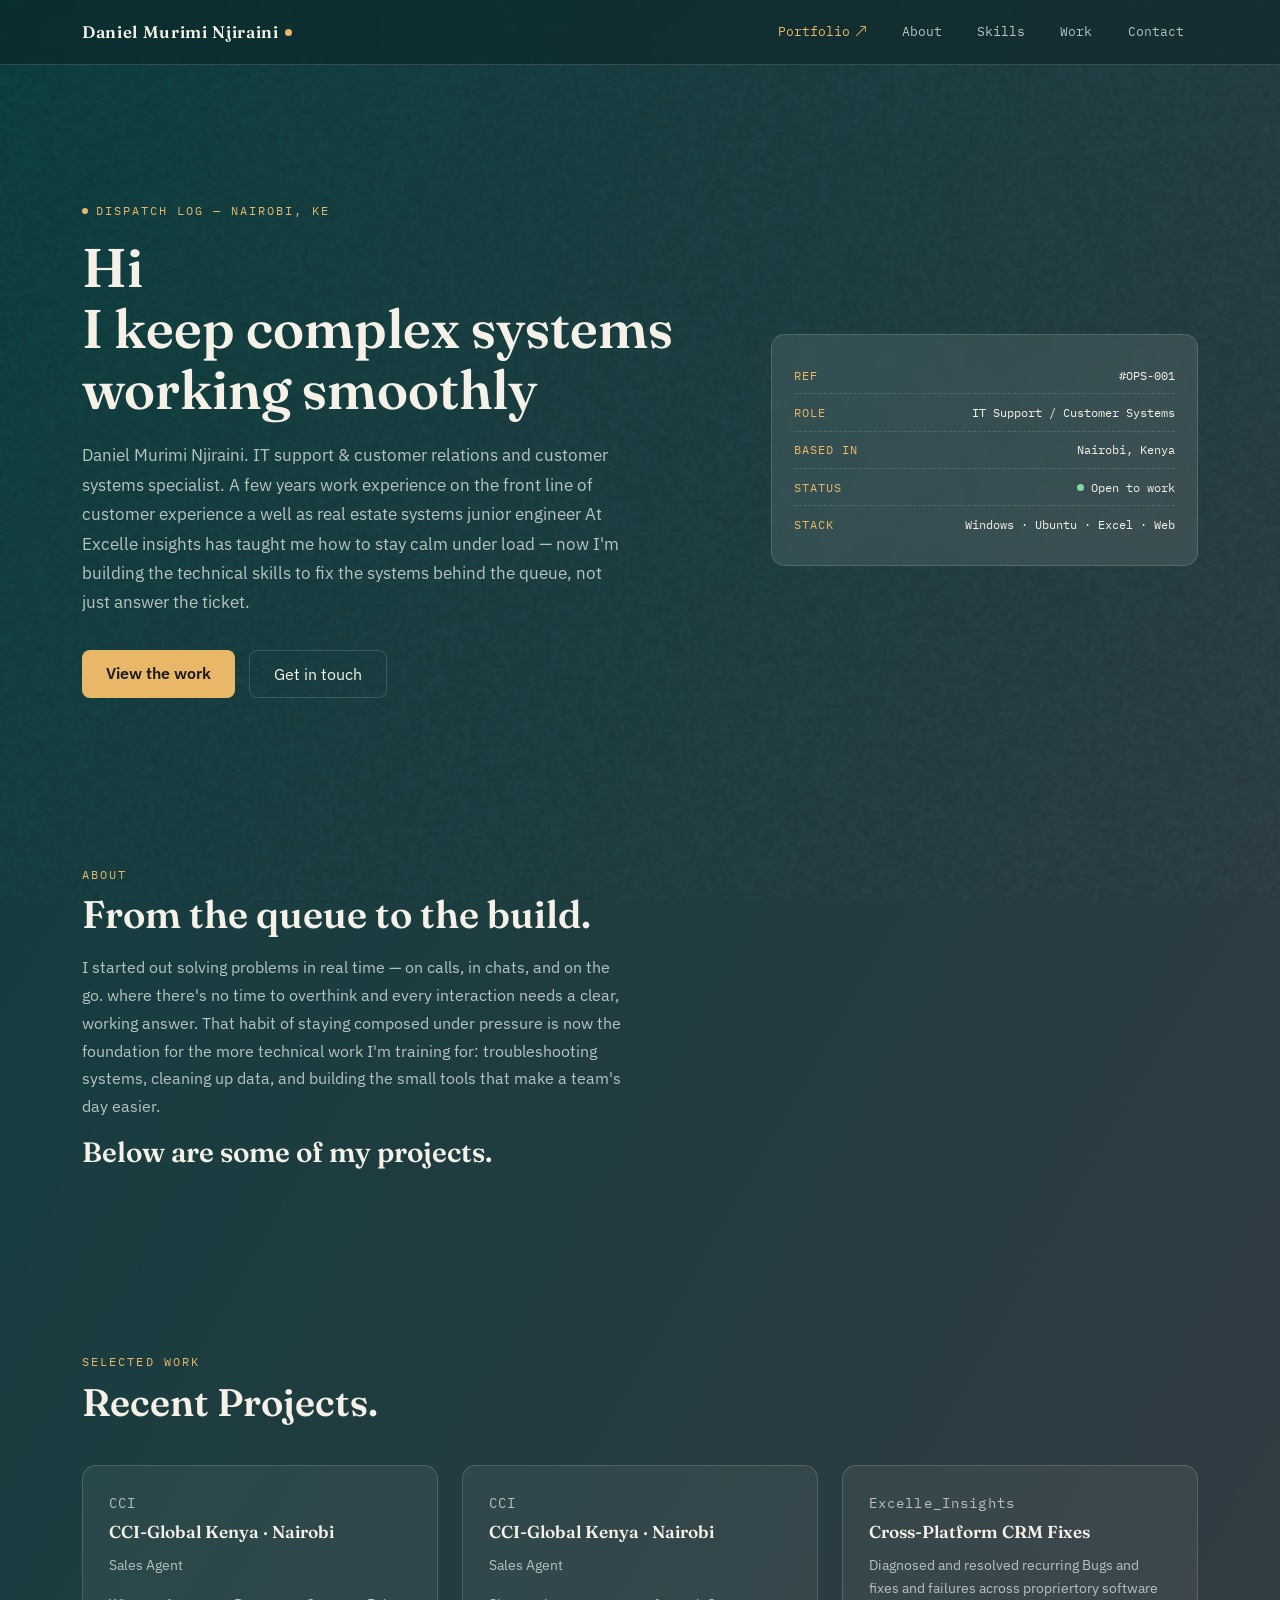
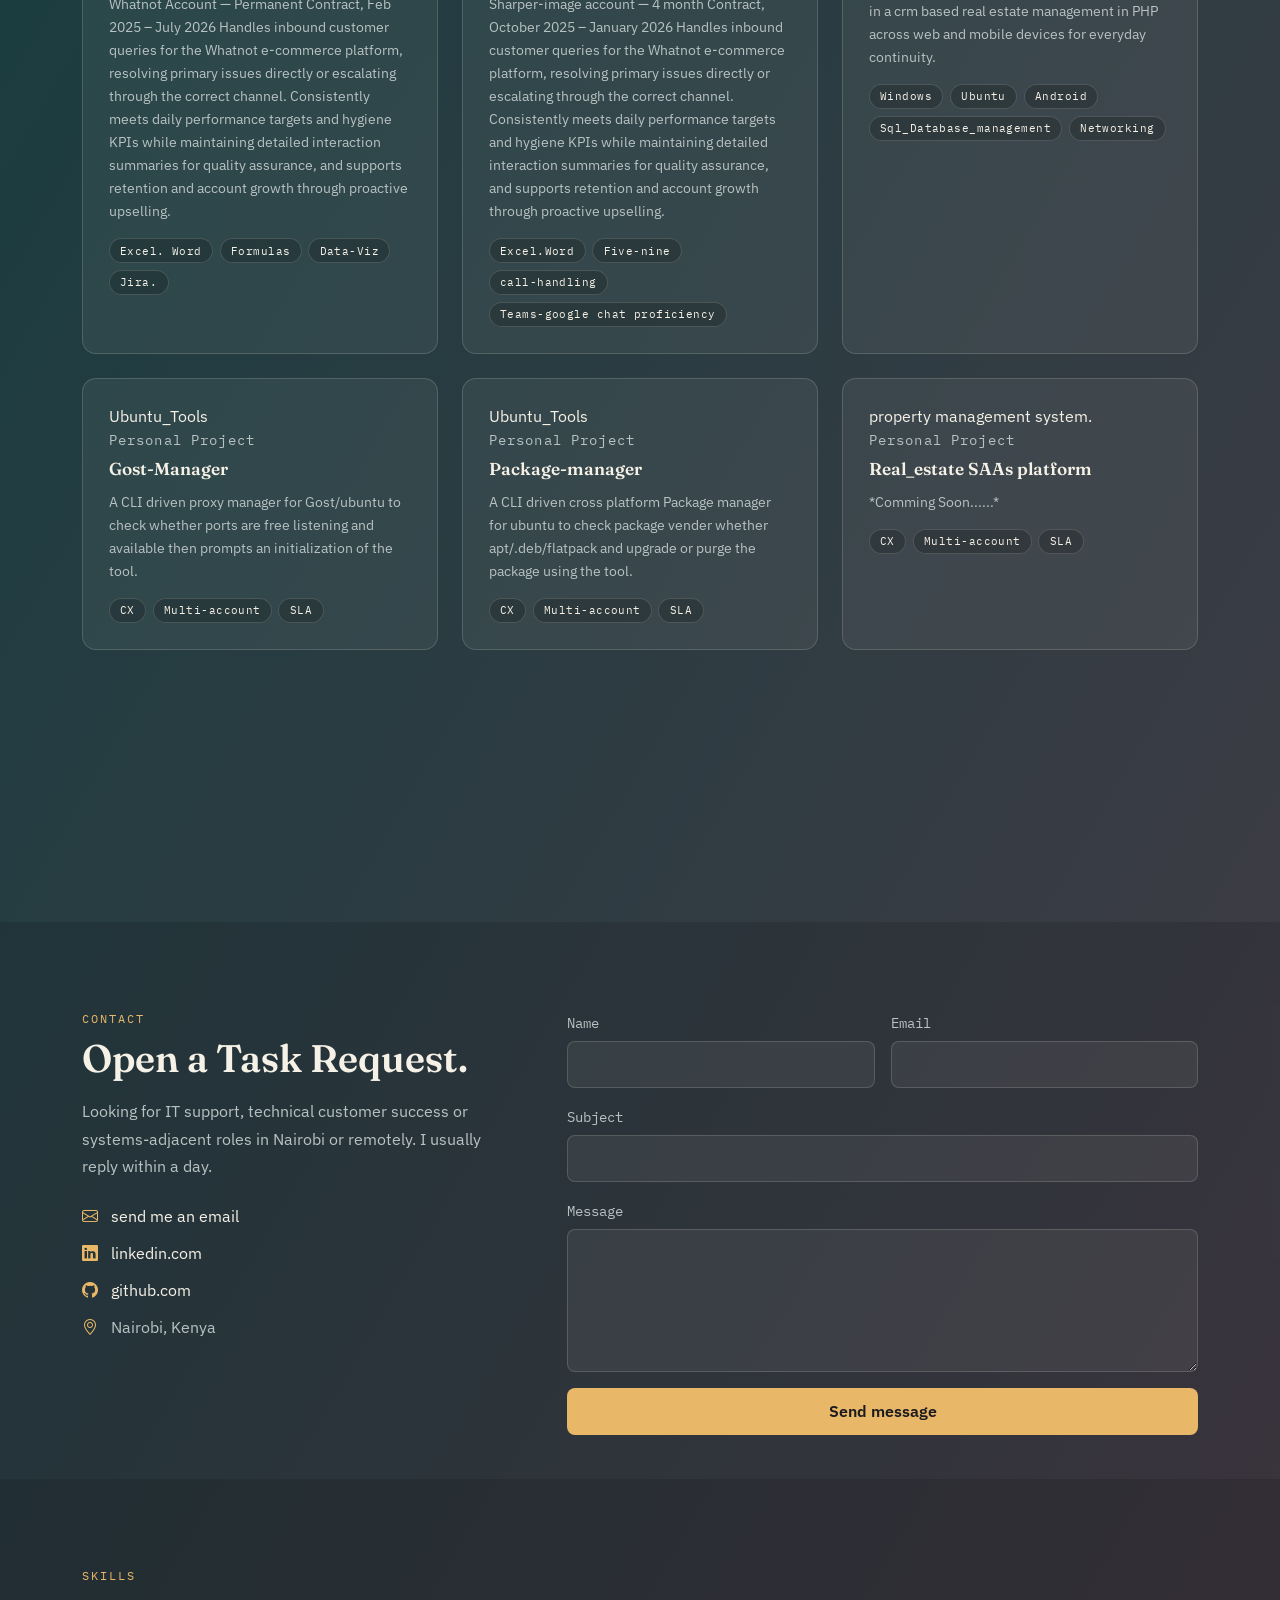
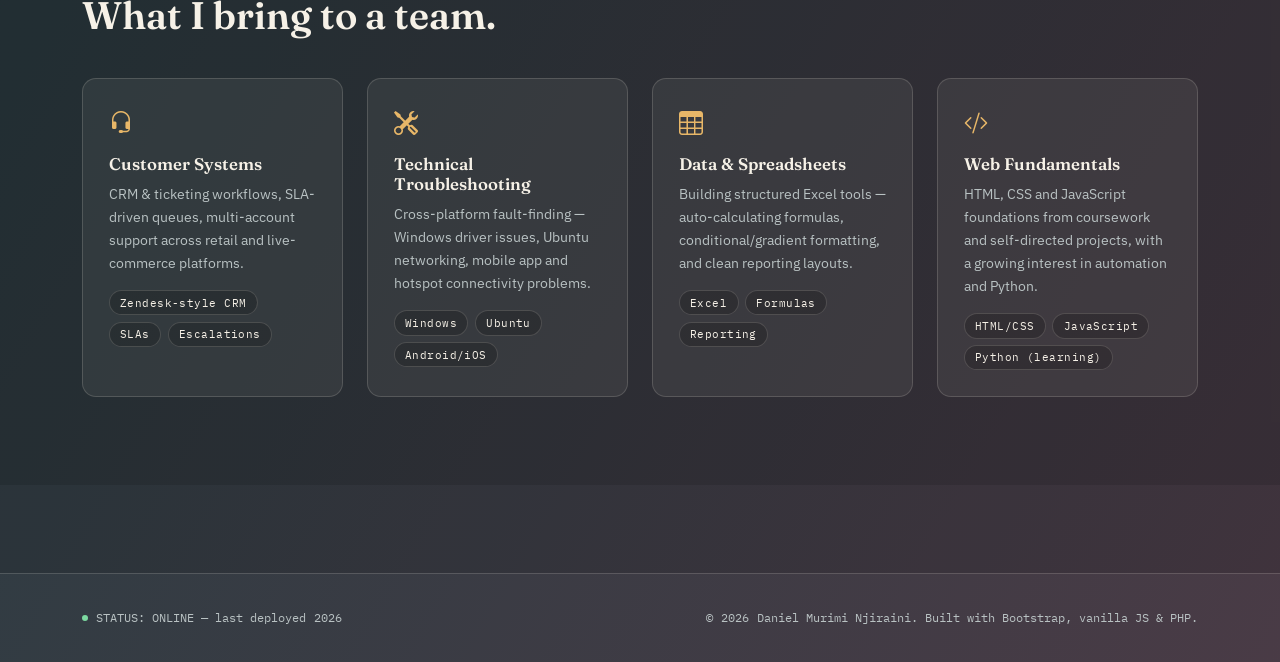
==== index.html @ 625b5629 "Update index.html" ====
<!DOCTYPE html>
<html lang="en">
<head>
<meta charset="UTF-8">
<meta name="viewport" content="width=device-width, initial-scale=1.0">
<title>DMN IT&amp;Systems Eng.</title>
<meta name="description" content="Portfolio of Daniel Murimi Njiraini — IT support, customer systems and technical troubleshooting, based in Nairobi, Kenya.">

<!-- Fonts -->
<link rel="preconnect" href="https://fonts.googleapis.com">
<link rel="preconnect" href="https://fonts.gstatic.com" crossorigin>
<link href="https://fonts.googleapis.com/css2?family=Fraunces:opsz,wght@9..144,400;9..144,500;9..144,600&family=IBM+Plex+Mono:wght@400;500&family=IBM+Plex+Sans:wght@400;500;600&display=swap" rel="stylesheet">

<!-- Bootstrap 5 -->
<link href="https://cdn.jsdelivr.net/npm/bootstrap@5.3.3/dist/css/bootstrap.min.css" rel="stylesheet">
<link href="https://cdn.jsdelivr.net/npm/bootstrap@5.3.0/dist/css/bootstrap.min.css" rel="stylesheet">

<!-- Bootstrap Icons -->
<link rel="stylesheet" href="https://cdn.jsdelivr.net/npm/bootstrap-icons@1.11.3/font/bootstrap-icons.min.css">

<!-- Site styles -->
<link rel="stylesheet" href="css/style.css">
</head>
<body>

<!-- Animated grain layer -->
<canvas id="grain" aria-hidden="true"></canvas>

<!-- Skip link for accessibility -->
<a class="skip-link" href="#main">Skip to content</a>

<!-- NAV -->
<nav class="site-nav navbar navbar-expand-md fixed-top" id="siteNav">
  <div class="container">
    <a class="brand" href="#top">
      <span class="brand-mark">Daniel Murimi Njiraini</span><span class="brand-status" aria-hidden="true"></span>
    </a>
    <button class="navbar-toggler" type="button" data-bs-toggle="collapse" data-bs-target="#navLinks" aria-controls="navLinks" aria-expanded="false" aria-label="Toggle navigation">
      <span class="navbar-toggler-icon"></span>
    </button>
    <div class="collapse navbar-collapse" id="navLinks">
      <ul class="navbar-nav ms-auto nav-list">
        <li class="nav-item"><a class="nav-link nav-cv" href="https://primalsonics.github.io/Cv/" target="_blank" rel="noopener">Portfolio<i class="bi bi-arrow-up-right"></i></a></li>
        <li class="nav-item"><a class="nav-link" href="#about" data-nav>About</a></li>
        <li class="nav-item"><a class="nav-link" href="#skills" data-nav>Skills</a></li>
        <li class="nav-item"><a class="nav-link" href="#work" data-nav>Work</a></li>
        <li class="nav-item"><a class="nav-link" href="#contact" data-nav>Contact</a></li>
      </ul>
    </div>
  </div>
</nav>

<main id="main">

  <!-- HERO -->
   
  <header class="hero" id="top">
    <div class="container hero-grid">
      <div class="hero-copy reveal">
        <p class="eyebrow"><span class="dot" aria-hidden="true"></span>DISPATCH LOG — NAIROBI, KE</p>
        <h1 class="hero-title">Hi&nbsp;<br>I keep complex systems working smoothly&nbsp;</h1>
        <p class="hero-sub">Daniel Murimi Njiraini. IT support &amp; customer relations and customer systems specialist. A few years work experience on the front line of customer experience a well as real estate systems junior engineer At Excelle insights has taught me how to stay calm under load — now I'm building the technical skills to fix the
          systems behind the queue, not just answer the ticket.</p>
        <div class="hero-actions">
          <a href="#work" class="btn btn-cta">View the work</a>
          <a href="#contact" class="btn btn-ghost">Get in touch</a>
        </div>
      </div>

      <aside class="hero-card reveal" aria-label="Quick facts">
        <div class="ticket">
          <div class="ticket-row"><span>REF</span><span>#OPS-001</span></div>
          <div class="ticket-row"><span>ROLE</span><span>IT Support / Customer Systems</span></div>
          <div class="ticket-row"><span>BASED IN</span><span>Nairobi, Kenya</span></div>
          <div class="ticket-row"><span>STATUS</span><span class="status-live"><i class="pulse" aria-hidden="true"></i>Open to work</span></div>
          <div class="ticket-row"><span>STACK</span><span>Windows · Ubuntu · Excel · Web</span></div>
        </div>
      </aside>
    </div>
  </header>

  <!-- ABOUT -->
  <section class="section" id="about">
    <div class="container">
      <p class="section-eyebrow">ABOUT</p>
      <div class="row gy-4">
        <div class="col-lg-6 reveal">
          <h2 class="section-title">From the queue to the build.</h2>
          <p class="lead-copy">
            I started out solving problems in real time — on calls, in chats, and on the go.
            where there's no time to overthink and every interaction needs a clear, working answer.
            That habit of staying composed under pressure is now the foundation for the more technical work
            I'm training for: troubleshooting systems, cleaning up data, and building the small tools that
            make a team's day easier.
          </p>
              <h3> Below are some of my projects.</h3>    
        </div>
      </div>
    </div>
  </section>


  <!-- WORK -->
  <section class="section" id="work">
    <div class="container">
      <p class="section-eyebrow">SELECTED WORK</p>
      <h2 class="section-title reveal">Recent Projects.</h2>

      <div class="row g-4 mt-2">

        <div class="col-md-6 col-lg-4 reveal">
          <article class="work-card">
            <p class="work-ref">CCI</p>
            <h3>CCI-Global Kenya · Nairobi</h3>
            <P> Sales Agent</P>
            <p> Whatnot Account — Permanent Contract, Feb 2025 – July 2026 Handles inbound customer queries for
          the Whatnot e-commerce platform, resolving primary issues directly or escalating through the
          correct channel. Consistently meets daily performance targets and hygiene KPIs while maintaining
          detailed interaction summaries for quality assurance, and supports retention and account growth
          through proactive upselling.</p>
            <div class="tags"><span>Excel. Word</span><span>Formulas</span><span>Data-Viz</span><span>Jira. </span></div>
              <div></div>  
          </article>
        </div>
        
        <div class="col-md-6 col-lg-4 reveal">
          <article class="work-card">
            <p class="work-ref">CCI</p>
            <h3>CCI-Global Kenya · Nairobi</h3>
            <P> Sales Agent</P>
            <p> Sharper-image account — 4 month Contract, October 2025 – January 2026 Handles inbound customer queries for
          the Whatnot e-commerce platform, resolving primary issues directly or escalating through the
          correct channel. Consistently meets daily performance targets and hygiene KPIs while maintaining
          detailed interaction summaries for quality assurance, and supports retention and account growth
          through proactive upselling.</p>
            <div class="tags"><span>Excel.Word</span><span>Five-nine</span><span>call-handling</span><span>Teams-google chat proficiency </span>
              <div></div>  
            </article>
        </div>


        <div class="col-md-6 col-lg-4 reveal">
          <article class="work-card">
            <p class="work-ref">Excelle_Insights</p>
            <h3>Cross-Platform CRM Fixes</h3>
            <p>Diagnosed and resolved recurring Bugs and fixes and failures across propriertory software in a crm based real estate management in PHP
             across web and mobile devices for everyday continuity.</p>
            <div class="tags"><span>Windows</span><span>Ubuntu</span><span>Android</span><span>Sql_Database_management</span><span>Networking</span></div>
            <div></div>  
          </article>
        </div>

        <div class="col-md-6 col-lg-4 reveal">
          <article class="work-card">Ubuntu_Tools
            <p class="work-ref">Personal Project</p>
            <h3> Gost-Manager</h3>
            <p>
              A CLI driven proxy manager for Gost/ubuntu to check whether ports are free listening and available then prompts an initialization of the tool.   
            </p>
            <div class="tags"><span>CX</span><span>Multi-account</span><span>SLA</span></div>
          </article>
        </div>

        <div class="col-md-6 col-lg-4 reveal">
          <article class="work-card">Ubuntu_Tools
            <p class="work-ref">Personal Project</p>
            <h3> Package-manager</h3>
            <p>
              A CLI driven cross platform Package manager for ubuntu to check package vender whether apt/.deb/flatpack and upgrade or purge the package using the tool.   
            </p>
            <div class="tags"><span>CX</span><span>Multi-account</span><span>SLA</span></div>
          </article>
        </div>

        <div class="col-md-6 col-lg-4 reveal">
          <article class="work-card">property management system.
            <p class="work-ref">Personal Project</p>
            <h3> Real_estate SAAs platform</h3>
            <p>
              *Comming Soon......*   
            </p>
            <div class="tags"><span>CX</span><span>Multi-account</span><span>SLA</span></div>
          </article>
        </div>

    
      
       <p class="work-note reveal">
          
        <div class="container my-5">

          
        
    <!-- Carousel Start -->
<!-- Added 'carousel-fade' class below -->

  <!--          
<div id="workCarousel" class="carousel slide carousel-fade" data-bs-ride="carousel" data-bs-interval="4000">
    
    <div class="carousel-inner">
        <div class="carousel-item">
        <div class="carousel-item-active">
            <div class="row g-4">
           
         
                <div class="col-md-4 col-sm-6"></div>
                    <div class="card h-100">
                        <img src="~/assets/img/cci.jpeg" class="card-img-top" alt="Project 1">
                        <div class="card-body">
                            <h5 class="card-title">CCI Global (Chats)</h5>
                            <p class="card-text">Customer service agent.</p>
                        </div>
                    </div>
                </div>
     
                <div class="col-md-4 col-sm-6">
                    <div class="card h-100">
                        <img src="~/assets/img/cci.jpeg" class="card-img-top" alt="Project 2">
                        <div class="card-body">
                            <h5 class="card-title">CCI Global (Calls)</h5>
                            <p class="card-text">Customer service agent.</p>
                        </div>
                    </div>
                </div>
       
                <div class="col-md-4 col-sm-6">
                    <div class="card h-100">
                        <img src="~/assets/img/3.jpeg" class="card-img-top" alt="Project 3">
                        <div class="card-body">
                            <h5 class="card-title">Excelle-insights</h5>
                            <p class="card-text">Toubleshooting on the fly.</p>
                        </div>
                    </div>
                </div>
            </div>
        </div>

       
               
                <div class="col-md-4 col-sm-6">
                    <div class="card h-100">
                        <img src="~/assets/img/Ubuntu-logo-no-wordmark-2022.svg" class="card-img-top" alt="Project 4">
                        <div class="card-body">
                            <h5 class="card-title">Ubuntu tool</h5>
                            <p class="card-text">Gost-Manager.</p>
                        </div>
                    </div>
                </div>
        
                <div class="col-md-4 col-sm-6">
                    <div class="card h-100">
                        <img src="~/assets/img/Ubuntu-logo-no-wordmark-2022.svg" class="card-img-top" alt="Project 5">
                        <div class="card-body">
                            <h5 class="card-title">Ubuntu tool</h5>
                            <p class="card-text">Package-Manager.</p>
                        </div>
                    </div>
                </div>

          
                <div class="col-md-4 col-sm-6">
                    
                        <img src="~/assets/img/Ubuntu-logo-no-wordmark-2022.svg" class="card-img-top" alt="Project 6">
                        <div class="card-body">
                            <h5 class="card-title">Saas Real estate project</h5>
                      
                            <p class="card-text">coming soon.......</p>
                        </div>
                    </div>
                </div>
            </div>
        </div>

    </div>


    <button class="carousel-control-prev" type="button" data-bs-target="#workCarousel" data-bs-slide="prev">
        <span class="carousel-control-prev-icon" aria-hidden="true"></span>
        <span class="visually-hidden">Previous</span>
    </button>
    <button class="carousel-control-next" type="button" data-bs-target="#workCarousel" data-bs-slide="next">
        <span class="carousel-control-next-icon" aria-hidden="true"></span>
        <span class="visually-hidden">Next</span>
    </button>
</div>
 
          Carousel End -->   




</div>

      </p>
    </div>
  </section>

  <!-- CONTACT -->
  <section class="section section-alt" id="contact">
    <div class="container">
      <div class="row g-5">
        <div class="col-lg-5 reveal">
          <p class="section-eyebrow">CONTACT</p>
          <h2 class="section-title">Open a Task Request.</h2>
          <p class="lead-copy">Looking for IT support, technical customer success or systems-adjacent roles in
            Nairobi or remotely. I usually reply within a day.</p>
          <ul class="contact-list">
            <li><i class="bi bi-envelope"></i><a href="danieltove14@gmail.com">send me an email</a></li>
            <li><i class="bi bi-linkedin"></i><a href="linkedin.com/in/murimi-mn-njiraini000" target="_blank" rel="noopener">linkedin.com</a></li>
            <li><i class="bi bi-github"></i><a href="https://github.com/primalsonics" target="_blank" rel="noopener">github.com</a></li>
            <li><i class="bi bi-geo-alt"></i><span>Nairobi, Kenya</span></li>
          </ul>
        </div>

        <div class="col-lg-7 reveal">
          <form id="contactForm" class="contact-form" novalidate>
            <div class="row g-3">
              <div class="col-md-6">
                <label class="form-label" for="name">Name</label>
                <input class="form-control" type="text" id="name" name="name" required>
              </div>
              <div class="col-md-6">
                <label class="form-label" for="email">Email</label>
                <input class="form-control" type="email" id="email" name="email" required>
              </div>
              <div class="col-12">
                <label class="form-label" for="subject">Subject</label>
                <input class="form-control" type="text" id="subject" name="subject" required>
              </div>
              <div class="col-12">
                <label class="form-label" for="message">Message</label>
                <textarea class="form-control" id="message" name="message" rows="5" required></textarea>
              </div>
              <div class="col-12">
                <button type="submit" class="btn btn-cta w-100 w-md-auto" id="contactSubmit">Send message</button>
                <p class="form-status" id="formStatus" role="status" aria-live="polite"></p>
              </div>
            </div>
          </form>
        </div>
      </div>
    </div>  <!-- SKILLS -->
  <section class="section section-alt" id="skills">
    <div class="container">
      <p class="section-eyebrow">SKILLS</p>
      <h2 class="section-title reveal">What I bring to a team.</h2>
      <div class="row g-4 mt-2">

        <div class="col-md-6 col-lg-3 reveal">
          <div class="skill-card">
            <i class="bi bi-headset"></i>
            <h3>Customer Systems</h3>
            <p>CRM &amp; ticketing workflows, SLA-driven queues, multi-account support across retail and
              live-commerce platforms.</p>
            <div class="tags"><span>Zendesk-style CRM</span><span>SLAs</span><span>Escalations</span></div>
          </div>
        </div>

        <div class="col-md-6 col-lg-3 reveal">
          <div class="skill-card">
            <i class="bi bi-tools"></i>
            <h3>Technical Troubleshooting</h3>
            <p>Cross-platform fault-finding — Windows driver issues, Ubuntu networking, mobile app and
              hotspot connectivity problems.</p>
            <div class="tags"><span>Windows</span><span>Ubuntu</span><span>Android/iOS</span></div>
          </div>
        </div>

        <div class="col-md-6 col-lg-3 reveal">
          <div class="skill-card">
            <i class="bi bi-table"></i>
            <h3>Data &amp; Spreadsheets</h3>
            <p>Building structured Excel tools — auto-calculating formulas, conditional/gradient formatting,
              and clean reporting layouts.</p>
            <div class="tags"><span>Excel</span><span>Formulas</span><span>Reporting</span></div>
          </div>
        </div>

        <div class="col-md-6 col-lg-3 reveal">
          <div class="skill-card">
            <i class="bi bi-code-slash"></i>
            <h3>Web Fundamentals</h3>
            <p>HTML, CSS and JavaScript foundations from coursework and self-directed projects, with a growing
              interest in automation and Python.</p>
            <div class="tags"><span>HTML/CSS</span><span>JavaScript</span><span>Python (learning)</span></div>
          </div>
        </div>

      </div>
    </div>
  </section>

  </section>



</main>

<footer class="site-footer">
  <div class="container footer-grid">
    <p class="mono-small"><span class="pulse small" aria-hidden="true"></span>STATUS: ONLINE — last deployed <span id="deployYear"></span></p>
    <p class="mono-small">&copy; <span id="year"></span> Daniel Murimi Njiraini. Built with Bootstrap, vanilla JS &amp; PHP.</p>
  </div>
</footer>

<!-- Bootstrap JS -->
<script src="https://cdn.jsdelivr.net/npm/bootstrap@5.3.3/dist/js/bootstrap.bundle.min.js"></script>
<script src="js/grain.js"></script>
<script src="js/main.js"></script>
<script src="https://cdn.jsdelivr.net/npm/bootstrap@5.3.0/dist/js/bootstrap.bundle.min.js"></script>
</body>
</html>
---- css/style.css ----
/* ==========================================================================
   Daniel Murimi Njiraini — Portfolio
   Theme: "Dispatch" — warm dusk gradient, ticket/ops vernacular, film grain
   ========================================================================== */

:root {
  /* Palette */
  --ink:        #1B1B1F;
  --paper:      #F6F1E7;
  --teal-deep:  #0B3D3E;
  --teal-mid:   #14555A;
  --dusk:       #6B3A4A;
  --amber:      #C8672E;
  --gold:       #E8B768;
  --slate:      #B9C2C3;

  --surface:        rgba(246, 241, 231, 0.06);
  --surface-strong: rgba(246, 241, 231, 0.10);
  --border:         rgba(246, 241, 231, 0.16);

  --radius: 14px;
  --radius-sm: 8px;

  --font-display: "Fraunces", serif;
  --font-body: "IBM Plex Sans", -apple-system, Segoe UI, sans-serif;
  --font-mono: "IBM Plex Mono", "SFMono-Regular", monospace;
}

/* ---------- Base ---------- */
* { box-sizing: border-box; }

html { scroll-behavior: smooth; }

body {
  margin: 0;
  font-family: var(--font-body);
  color: var(--paper);
  background: linear-gradient(120deg, var(--teal-deep), var(--dusk) 55%, var(--amber));
  background-size: 280% 280%;
  animation: gradientFlow 36s ease-in-out infinite alternate;
  min-height: 100vh;
  position: relative;
  overflow-x: hidden;
}

@keyframes gradientFlow {
  0%   { background-position: 0% 30%; }
  50%  { background-position: 70% 70%; }
  100% { background-position: 100% 0%; }
}

@media (prefers-reduced-motion: reduce) {
  body { animation: none; }
  html { scroll-behavior: auto; }
  * { animation-duration: 0.001ms !important; transition-duration: 0.001ms !important; }
}

/* Grain canvas overlay */
#grain {
  position: fixed;
  inset: 0;
  width: 100%;
  height: 100%;
  z-index: 1;
  pointer-events: none;
  opacity: 0.07;
  mix-blend-mode: overlay;
}

.skip-link {
  position: absolute;
  left: -999px;
  top: auto;
  background: var(--paper);
  color: var(--ink);
  padding: 0.5rem 1rem;
  z-index: 999;
}
.skip-link:focus {
  left: 1rem;
  top: 1rem;
}

main, .site-nav, .site-footer { position: relative; z-index: 2; }

a { color: var(--gold); text-decoration: none; }
a:hover { color: var(--paper); }

:focus-visible {
  outline: 2px solid var(--gold);
  outline-offset: 3px;
}

.container { max-width: 1140px; }

/* ---------- Typography ---------- */
h1, h2, h3, .brand-mark { font-family: var(--font-display); font-weight: 600; }

.section-title {
  font-family: var(--font-display);
  font-size: clamp(1.7rem, 1.2rem + 1.6vw, 2.4rem);
  font-weight: 600;
  margin-bottom: 1rem;
  color: var(--paper);
}

.section-eyebrow {
  font-family: var(--font-mono);
  font-size: 0.72rem;
  letter-spacing: 0.18em;
  color: var(--gold);
  margin-bottom: 0.5rem;
}

.lead-copy {
  color: var(--slate);
  font-size: 1.02rem;
  line-height: 1.7;
}

/* ---------- Nav ---------- */
.site-nav {
  padding: 0.9rem 0;
  background: rgba(11, 30, 31, 0.45);
  backdrop-filter: blur(10px);
  -webkit-backdrop-filter: blur(10px);
  border-bottom: 1px solid var(--border);
  transition: background 0.3s ease;
}

.brand {
  display: inline-flex;
  align-items: center;
  gap: 0.4rem;
  font-size: 1.05rem;
  letter-spacing: 0.04em;
  color: var(--paper);
}
.brand-mark { font-weight: 600; }
.brand-status {
  width: 7px; height: 7px;
  border-radius: 50%;
  background: var(--gold);
  display: inline-block;
  box-shadow: 0 0 0 0 rgba(232, 183, 104, 0.6);
  animation: pulseRing 2.4s ease-out infinite;
}

.nav-list { gap: 0.4rem; }
.nav-link {
  font-family: var(--font-mono);
  font-size: 0.82rem;
  color: var(--slate) !important;
  padding: 0.5rem 0.9rem !important;
  border-radius: var(--radius-sm);
  transition: color 0.2s ease, background 0.2s ease;
}
.nav-link:hover, .nav-link.active { color: var(--paper) !important; background: var(--surface); }
.nav-cv { display: inline-flex; align-items: center; gap: 0.25rem; color: var(--gold) !important; }

.navbar-toggler { border-color: var(--border); }
.navbar-toggler-icon {
  filter: invert(1) grayscale(1) brightness(2);
}

/* ---------- Hero ---------- */
.hero { padding: 8.5rem 0 5rem; }

.hero-grid {
  display: grid;
  grid-template-columns: 1.5fr 1fr;
  gap: 3rem;
  align-items: center;
}

.eyebrow {
  font-family: var(--font-mono);
  font-size: 0.78rem;
  letter-spacing: 0.16em;
  color: var(--gold);
  display: flex;
  align-items: center;
  gap: 0.5rem;
  margin-bottom: 1.1rem;
}
.eyebrow .dot {
  width: 6px; height: 6px;
  border-radius: 50%;
  background: var(--gold);
}

.hero-title {
  font-size: clamp(2.1rem, 1.6rem + 2.6vw, 3.4rem);
  line-height: 1.12;
  margin-bottom: 1.3rem;
  color: var(--paper);
}

.hero-sub {
  color: var(--slate);
  font-size: 1.05rem;
  line-height: 1.75;
  max-width: 540px;
  margin-bottom: 2rem;
}

.hero-actions { display: flex; gap: 0.9rem; flex-wrap: wrap; }

.btn-cta {
  background: var(--gold);
  color: var(--ink);
  font-weight: 600;
  padding: 0.7rem 1.5rem;
  border-radius: var(--radius-sm);
  border: none;
  transition: transform 0.18s ease, box-shadow 0.18s ease;
}
.btn-cta:hover { transform: translateY(-2px); box-shadow: 0 10px 24px -10px rgba(232,183,104,0.55); color: var(--ink); }

.btn-ghost {
  border: 1px solid var(--border);
  color: var(--paper);
  padding: 0.7rem 1.5rem;
  border-radius: var(--radius-sm);
  transition: border-color 0.18s ease, background 0.18s ease;
}
.btn-ghost:hover { border-color: var(--gold); background: var(--surface); color: var(--paper); }

/* Hero ticket card */
.hero-card { justify-self: end; width: 100%; }
.ticket {
  background: var(--surface-strong);
  border: 1px solid var(--border);
  border-radius: var(--radius);
  padding: 1.4rem;
  backdrop-filter: blur(6px);
}
.ticket-row {
  display: flex;
  justify-content: space-between;
  gap: 1rem;
  font-family: var(--font-mono);
  font-size: 0.78rem;
  padding: 0.55rem 0;
  border-bottom: 1px dashed var(--border);
  color: var(--slate);
}
.ticket-row:last-child { border-bottom: none; }
.ticket-row span:first-child { color: var(--gold); letter-spacing: 0.08em; }
.ticket-row span:last-child { color: var(--paper); text-align: right; }

.status-live { display: inline-flex; align-items: center; gap: 0.4rem; }
.pulse {
  width: 7px; height: 7px;
  border-radius: 50%;
  background: #7CD9A0;
  display: inline-block;
  box-shadow: 0 0 0 0 rgba(124,217,160,0.6);
  animation: pulseRing 2.2s ease-out infinite;
}
.pulse.small { width: 6px; height: 6px; }

@keyframes pulseRing {
  0%   { box-shadow: 0 0 0 0 rgba(232,183,104,0.55); }
  70%  { box-shadow: 0 0 0 7px rgba(232,183,104,0); }
  100% { box-shadow: 0 0 0 0 rgba(232,183,104,0); }
}

/* ---------- Sections ---------- */
.section { padding: 5.5rem 0; }
.section-alt { background: rgba(0,0,0,0.12); }

/* Timeline */
.timeline { list-style: none; padding: 0; margin: 0; border-left: 1px solid var(--border); }
.timeline li {
  position: relative;
  padding: 0 0 1.6rem 1.6rem;
  display: flex;
  flex-direction: column;
}
.timeline li::before {
  content: "";
  position: absolute;
  left: -5px; top: 4px;
  width: 9px; height: 9px;
  border-radius: 50%;
  background: var(--gold);
}
.timeline-date { font-family: var(--font-mono); font-size: 0.74rem; color: var(--gold); letter-spacing: 0.06em; }
.timeline-role { font-weight: 600; color: var(--paper); margin-top: 0.15rem; }
.timeline-org { color: var(--slate); font-size: 0.92rem; }

/* Skill cards */
.skill-card {
  background: var(--surface);
  border: 1px solid var(--border);
  border-radius: var(--radius);
  padding: 1.6rem;
  height: 100%;
  transition: transform 0.2s ease, border-color 0.2s ease;
}
.skill-card:hover { transform: translateY(-4px); border-color: var(--gold); }
.skill-card i { font-size: 1.5rem; color: var(--gold); margin-bottom: 0.8rem; display: block; }
.skill-card h3 { font-size: 1.05rem; margin-bottom: 0.5rem; color: var(--paper); }
.skill-card p { color: var(--slate); font-size: 0.9rem; line-height: 1.6; }

.tags { display: flex; gap: 0.4rem; flex-wrap: wrap; margin-top: 0.9rem; }
.tags span {
  font-family: var(--font-mono);
  font-size: 0.68rem;
  letter-spacing: 0.04em;
  color: var(--paper);
  background: rgba(0,0,0,0.2);
  border: 1px solid var(--border);
  border-radius: 999px;
  padding: 0.22rem 0.65rem;
}

/* Work cards */
.work-card {
  background: var(--surface);
  border: 1px solid var(--border);
  border-radius: var(--radius);
  padding: 1.6rem;
  height: 100%;
  transition: transform 0.2s ease, border-color 0.2s ease;
}
.work-card:hover { transform: translateY(-4px); border-color: var(--gold); }
.work-ref { font-family: var(--font-mono); color: var(--gold); font-size: 0.74rem; letter-spacing: 0.08em; margin-bottom: 0.5rem; }
.work-card h3 { font-size: 1.08rem; color: var(--paper); margin-bottom: 0.6rem; }
.work-card p { color: var(--slate); font-size: 0.9rem; line-height: 1.6; }
.work-note { font-family: var(--font-mono); font-size: 0.76rem; color: var(--slate); margin-top: 2rem; opacity: 0.8; }

/* Contact */
.contact-list { list-style: none; padding: 0; margin-top: 1.5rem; display: flex; flex-direction: column; gap: 0.8rem; }
.contact-list li { display: flex; align-items: center; gap: 0.7rem; color: var(--slate); }
.contact-list i { color: var(--gold); width: 18px; }
.contact-list a { color: var(--paper); }
.contact-list a:hover { color: var(--gold); }

.contact-form .form-label { color: var(--slate); font-size: 0.85rem; font-family: var(--font-mono); }
.contact-form .form-control {
  background: var(--surface);
  border: 1px solid var(--border);
  color: var(--paper);
  border-radius: var(--radius-sm);
  padding: 0.65rem 0.9rem;
}
.contact-form .form-control:focus {
  background: var(--surface-strong);
  border-color: var(--gold);
  box-shadow: 0 0 0 3px rgba(232,183,104,0.18);
  color: var(--paper);
}
.contact-form .form-control::placeholder { color: rgba(246,241,231,0.4); }
.form-status { font-family: var(--font-mono); font-size: 0.82rem; margin-top: 0.8rem; min-height: 1.2em; }
.form-status.ok { color: #7CD9A0; }
.form-status.err { color: #E89A8C; }

/* Footer */
.site-footer { padding: 2.2rem 0; border-top: 1px solid var(--border); }
.footer-grid { display: flex; justify-content: space-between; flex-wrap: wrap; gap: 0.6rem; }
.mono-small { font-family: var(--font-mono); font-size: 0.72rem; color: var(--slate); margin: 0; display: flex; align-items: center; gap: 0.5rem; }

/* ---------- Scroll reveal ---------- */
.reveal {
  opacity: 0;
  transform: translateY(16px);
  transition: opacity 0.6s ease, transform 0.6s ease;
}
.reveal.is-visible { opacity: 1; transform: translateY(0); }

/* Custom CSS to slow down the sliding animation transition */
        .carousel-item {
            transition: transform 2.5s ease-in-out; /* Slows the actual slide movement */
        }
        
        /* Ensure images cover the area nicely */
        .card-img-top {
            height: 250px;
            object-fit: cover;
            background-color: #e9ecef;
        }


/* ---------- Responsive ---------- */
@media (max-width: 991px) {
  .hero-grid { grid-template-columns: 1fr; }
  .hero-card { justify-self: stretch; }
  .hero { padding-top: 7rem; }
}

@media (max-width: 575px) {
  .hero-title { font-size: 2rem; }
  .section { padding: 3.5rem 0; }
}
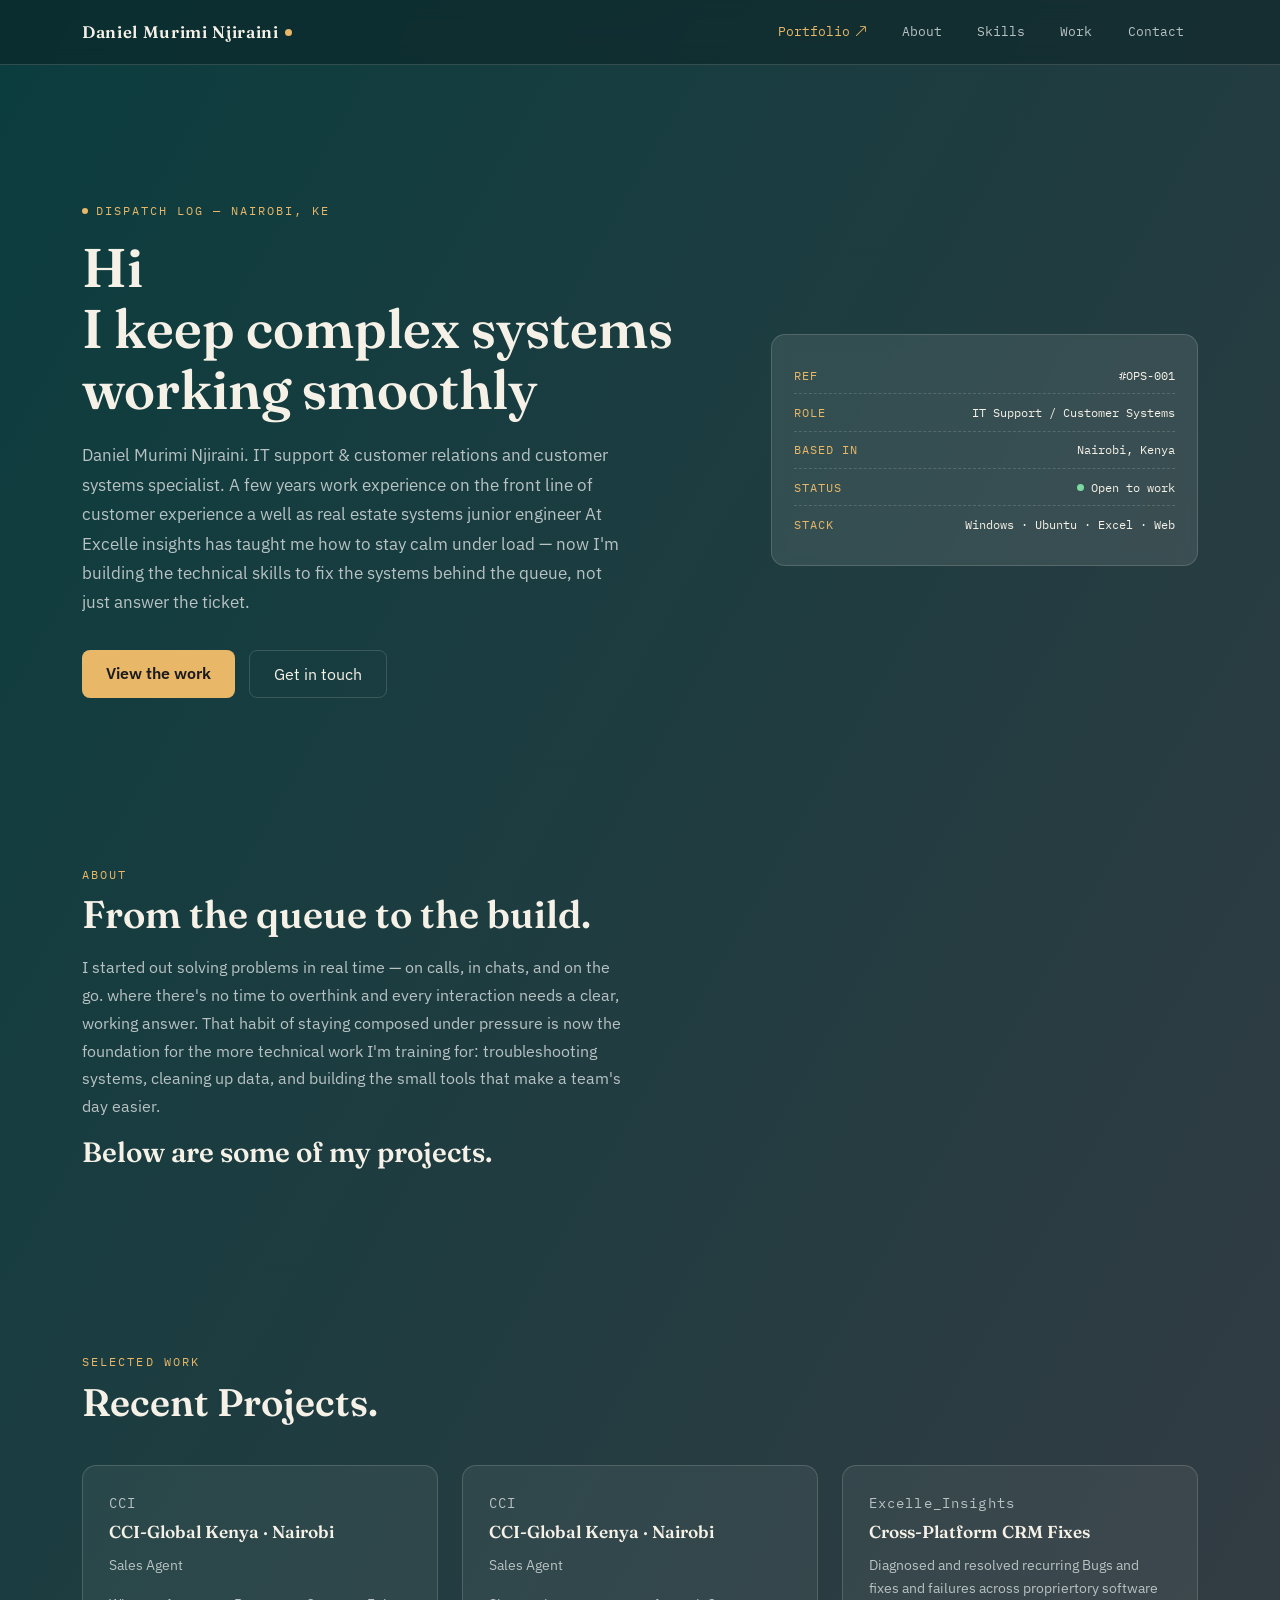
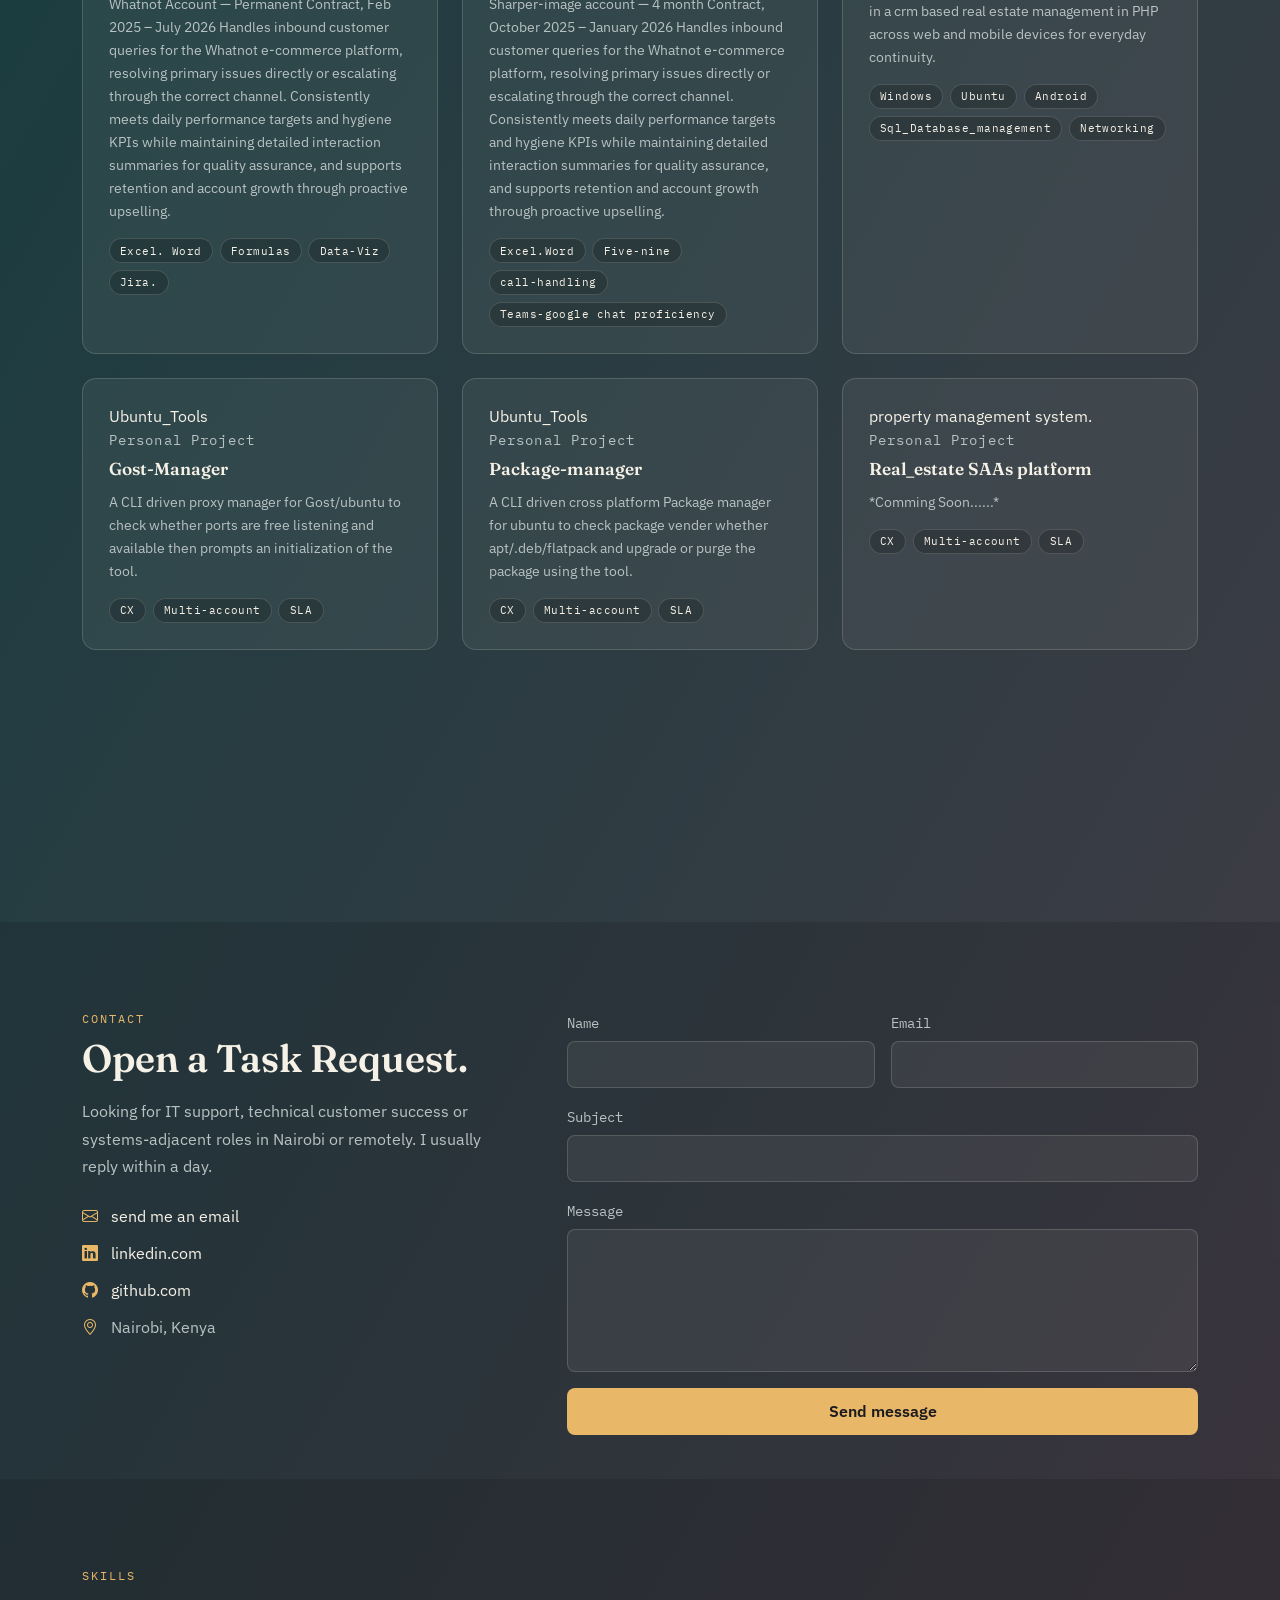
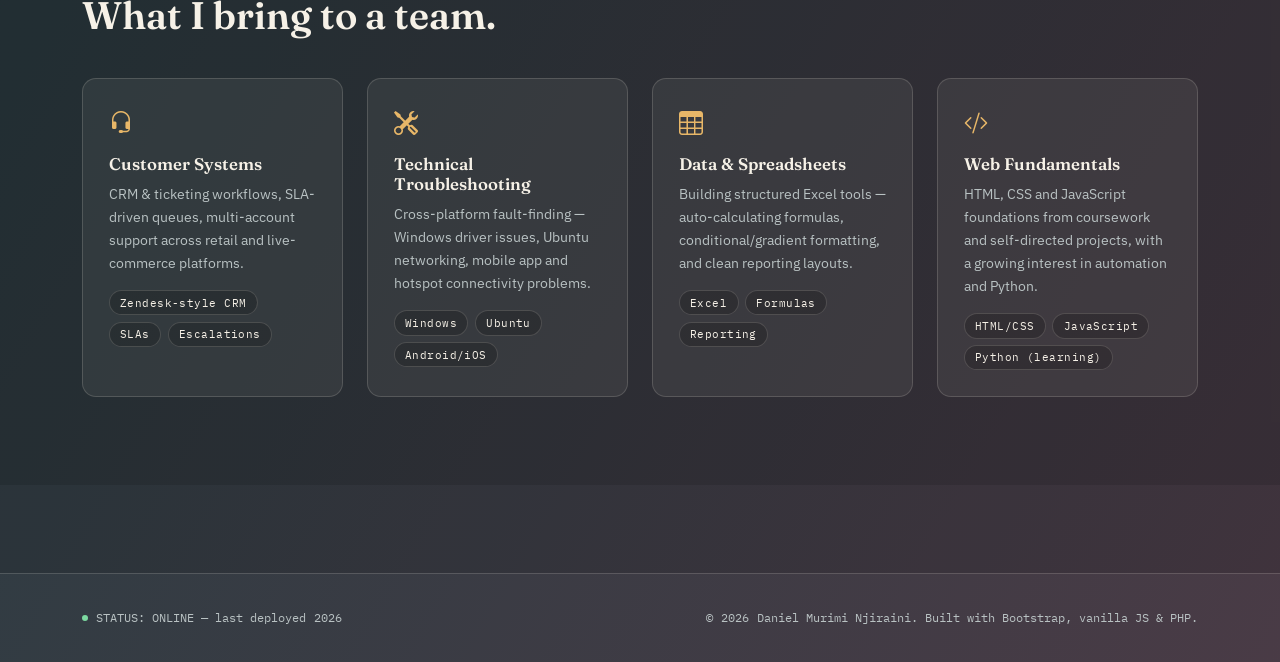
==== commit 43a1327e: "Update index.html contact us" ====
--- a/index.html
+++ b/index.html
@@ -63,7 +63,7 @@
           systems behind the queue, not just answer the ticket.</p>
         <div class="hero-actions">
           <a href="#work" class="btn btn-cta">View the work</a>
-          <a href="#contact" class="btn btn-ghost">Get in touch</a>
+          <a href="https://primalsonics.github.io/Cv/" class="btn btn-ghost">Get in touch</a>
         </div>
       </div>
 
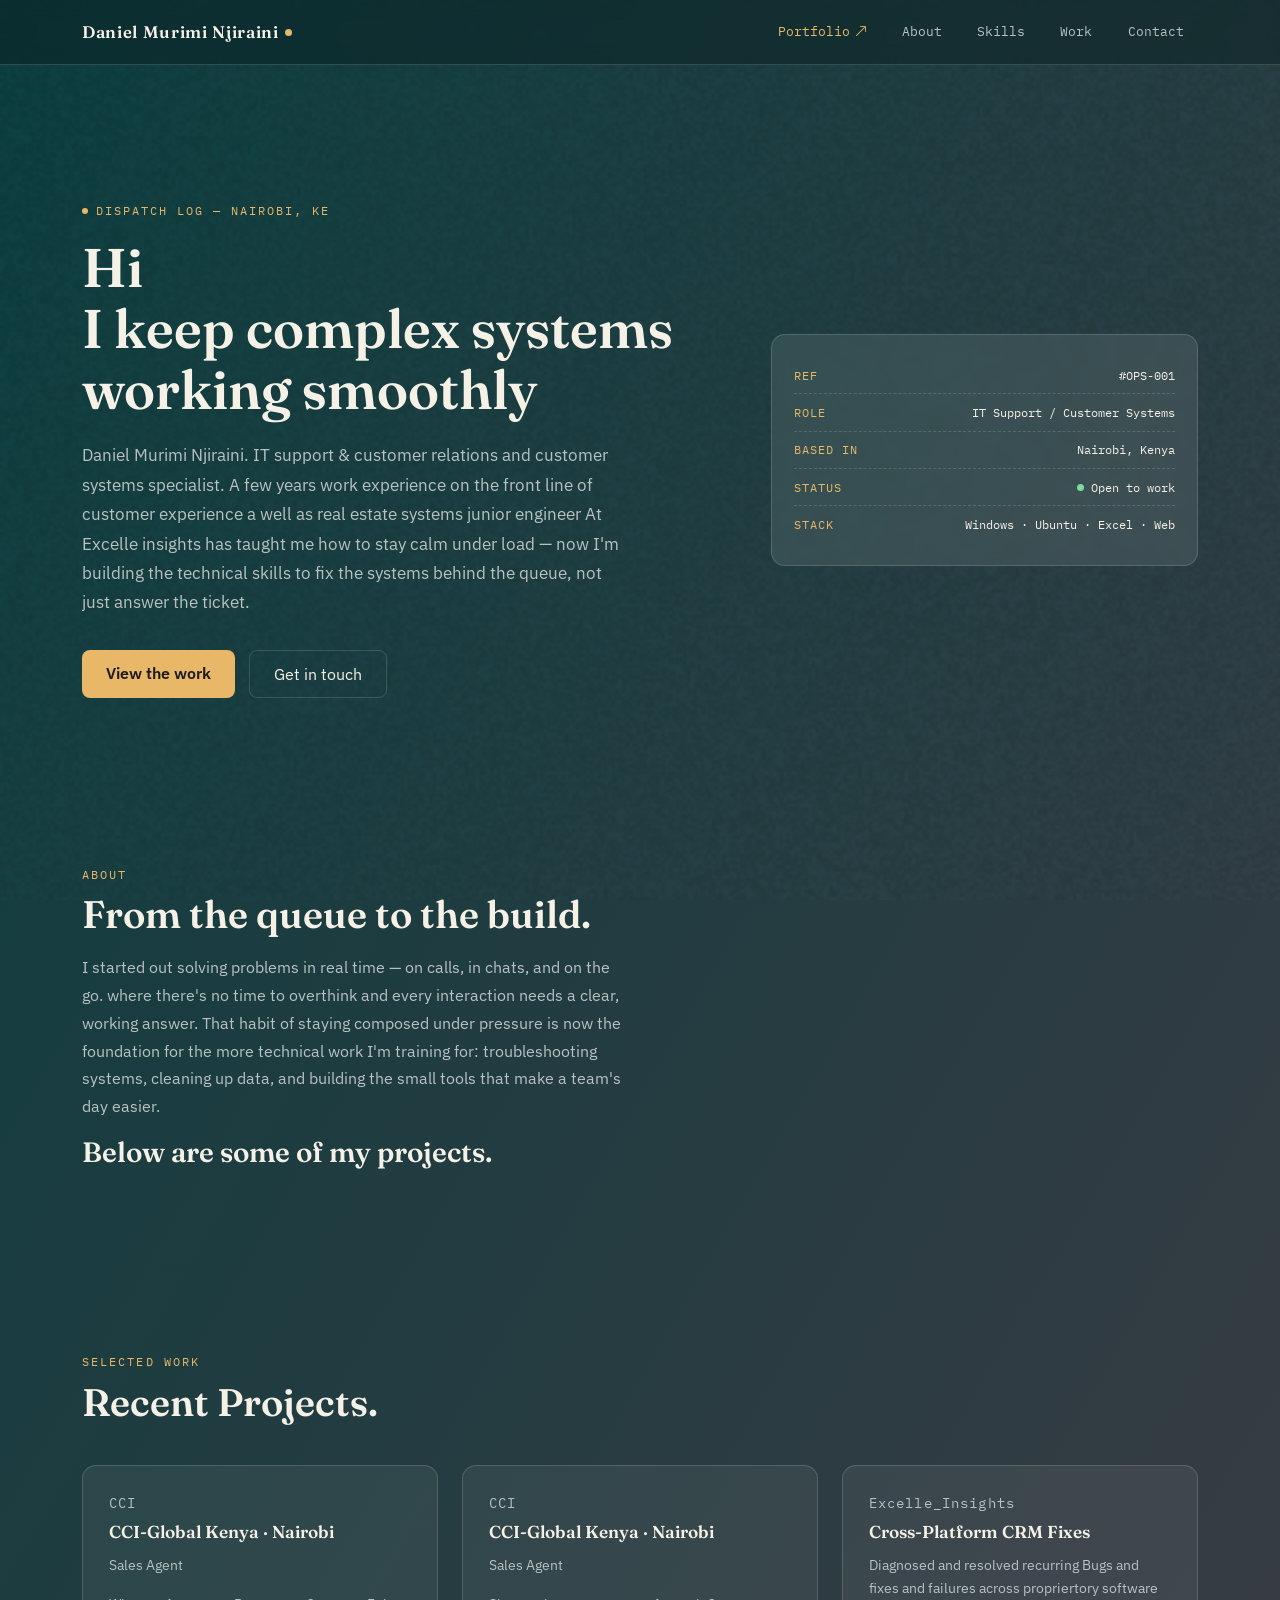
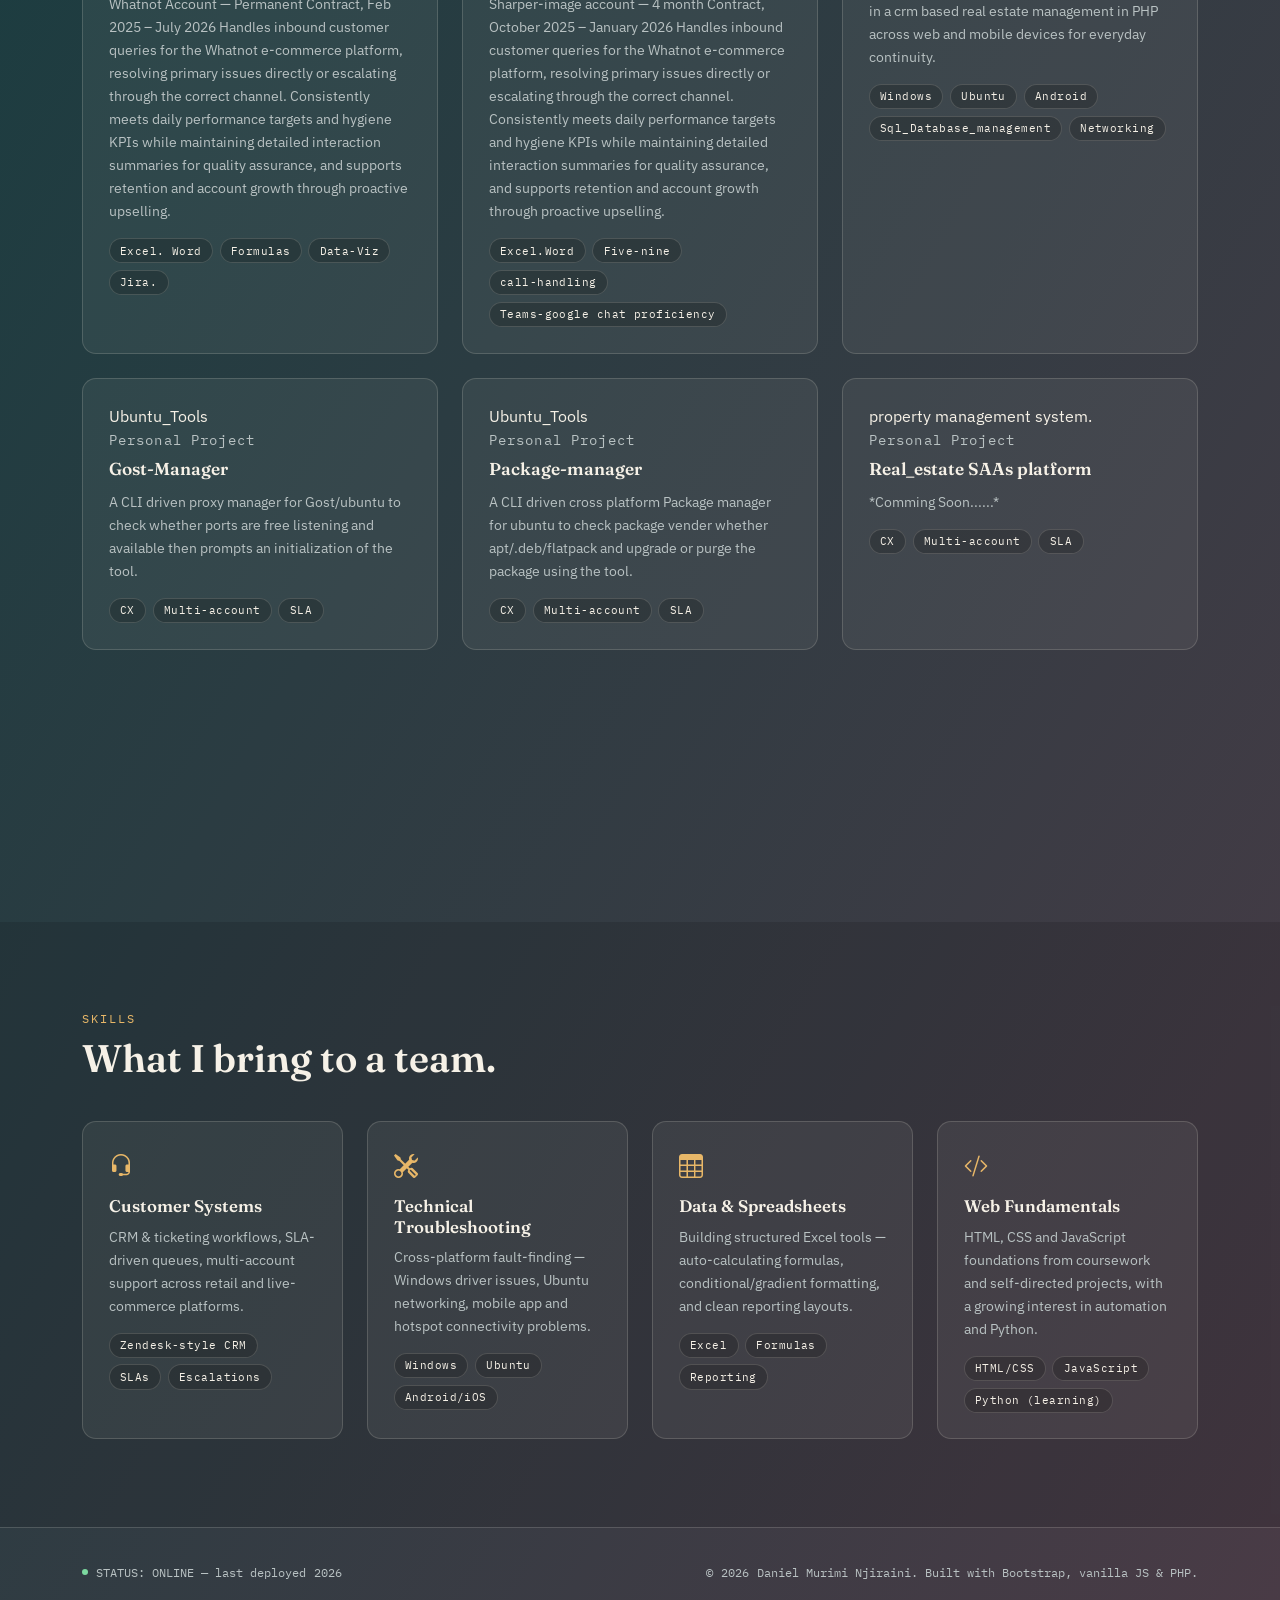
==== commit 12db1457: "Update index.html contact x out" ====
--- a/index.html
+++ b/index.html
@@ -295,7 +295,7 @@
     </div>
   </section>
 
-  <!-- CONTACT -->
+  <!-- CONTACT 
   <section class="section section-alt" id="contact">
     <div class="container">
       <div class="row g-5">
@@ -339,7 +339,10 @@
           </form>
         </div>
       </div>
-    </div>  <!-- SKILLS -->
+    </div>  
+-->
+
+<!-- SKILLS -->
   <section class="section section-alt" id="skills">
     <div class="container">
       <p class="section-eyebrow">SKILLS</p>
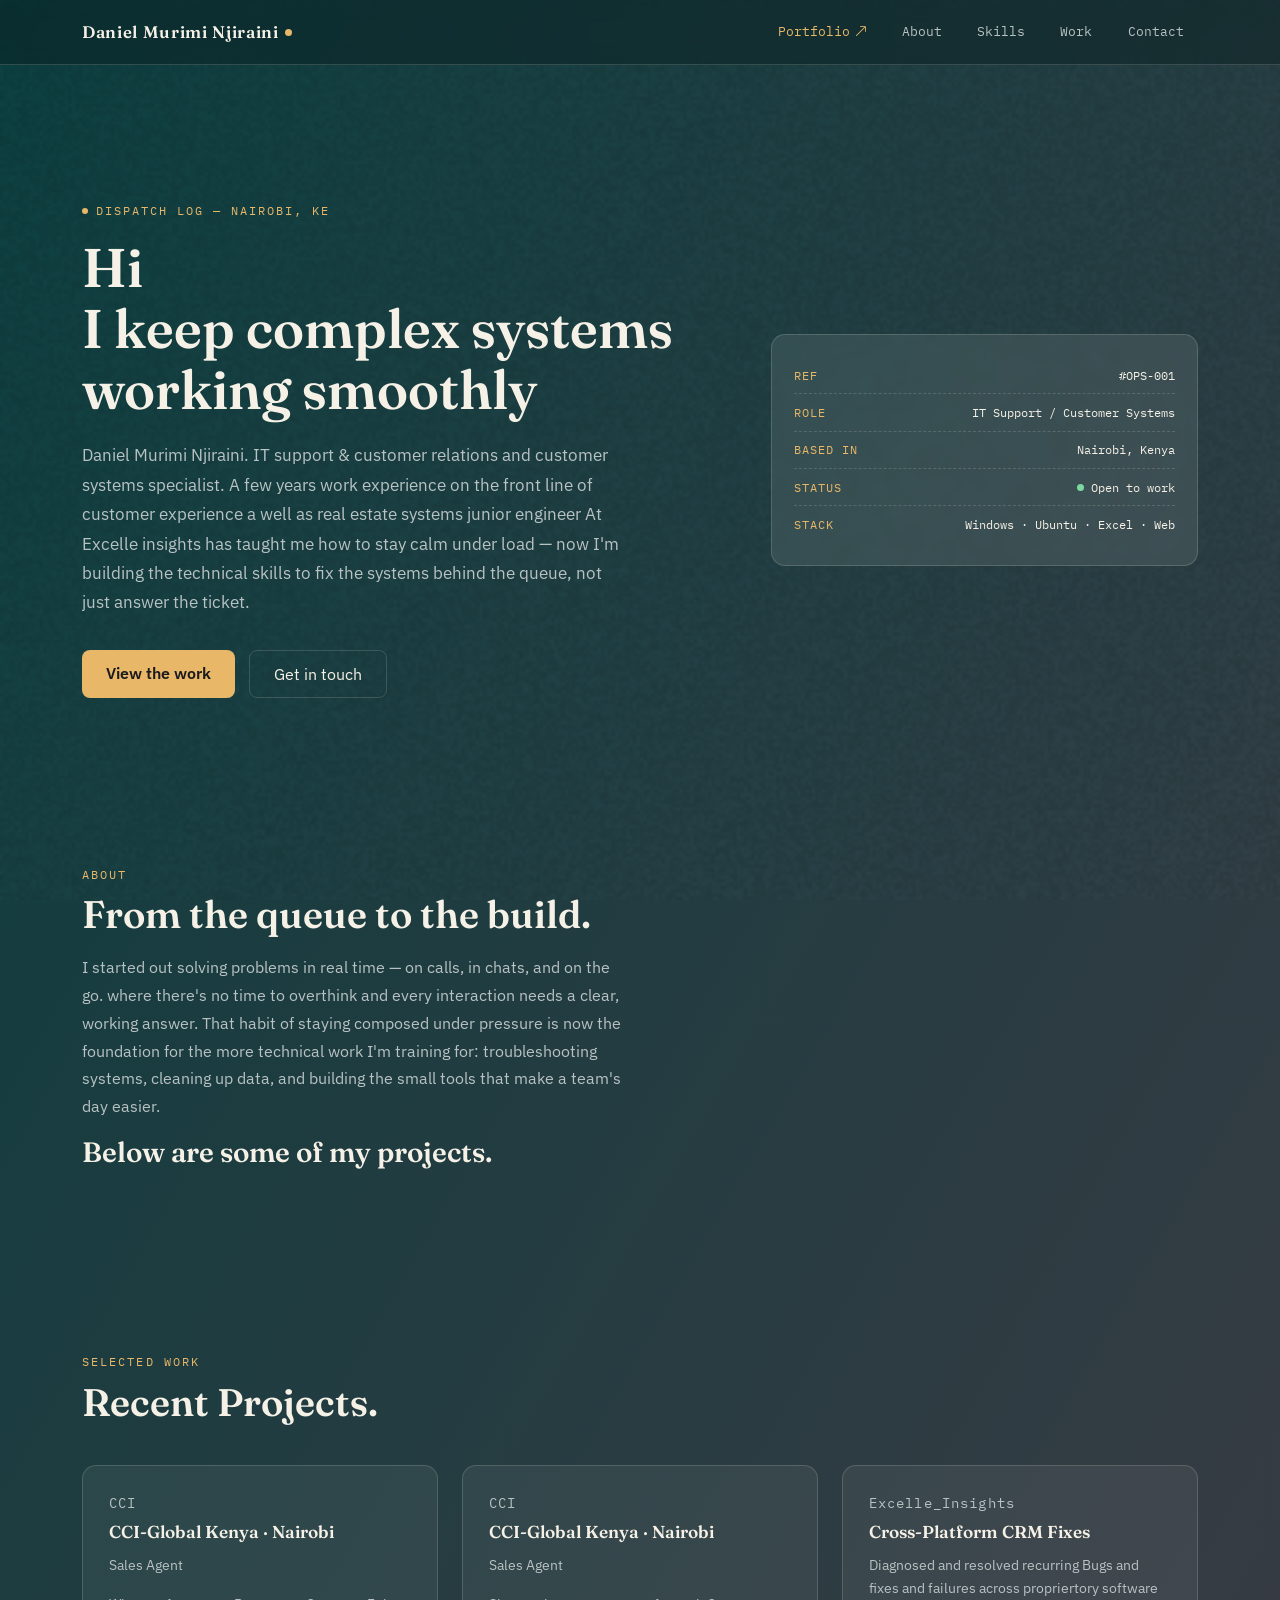
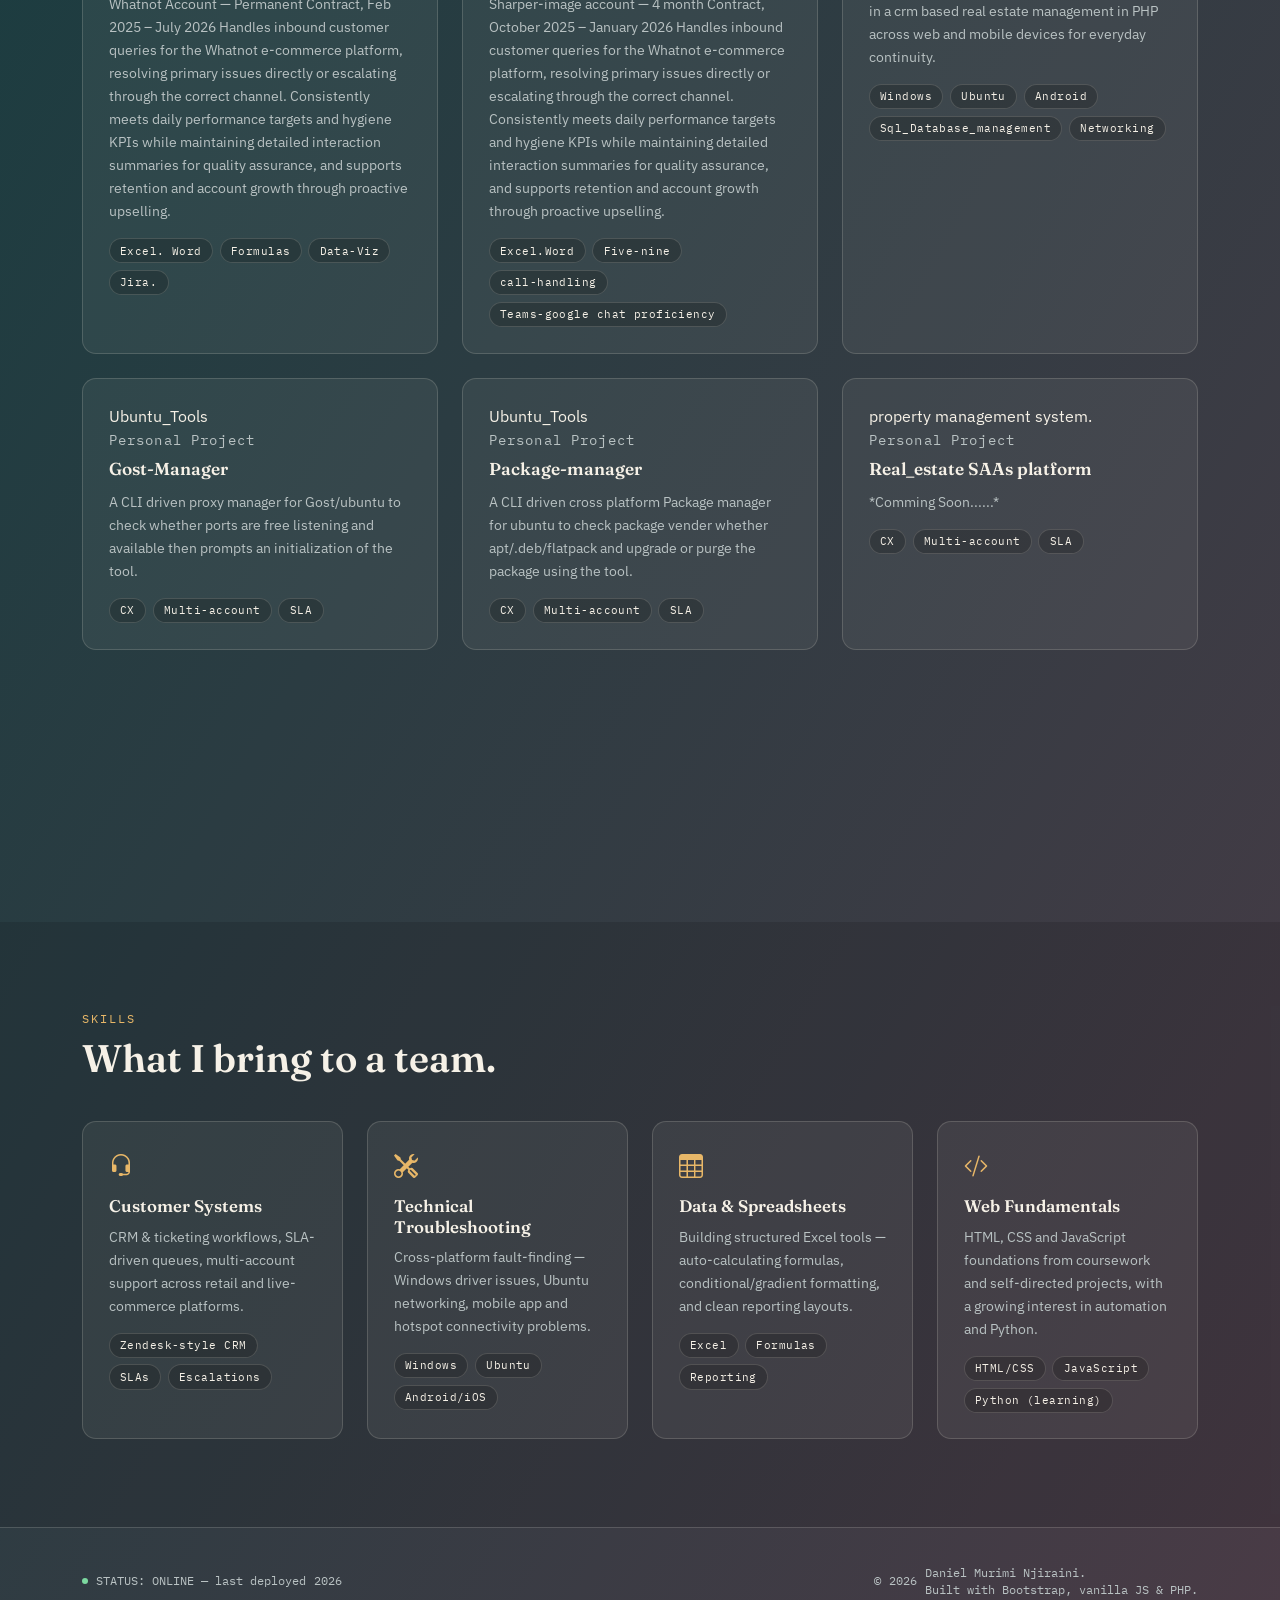
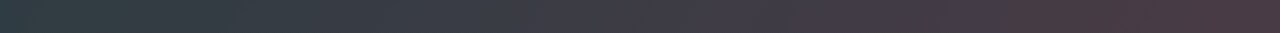
==== commit 24d2e085: "Update index.html" ====
--- a/index.html
+++ b/index.html
@@ -402,7 +402,7 @@
 <footer class="site-footer">
   <div class="container footer-grid">
     <p class="mono-small"><span class="pulse small" aria-hidden="true"></span>STATUS: ONLINE — last deployed <span id="deployYear"></span></p>
-    <p class="mono-small">&copy; <span id="year"></span> Daniel Murimi Njiraini. Built with Bootstrap, vanilla JS &amp; PHP.</p>
+    <p class="mono-small">&copy; <span id="year"></span> Daniel Murimi Njiraini. <br>Built with Bootstrap, vanilla JS &amp; PHP.</p>
   </div>
 </footer>
 
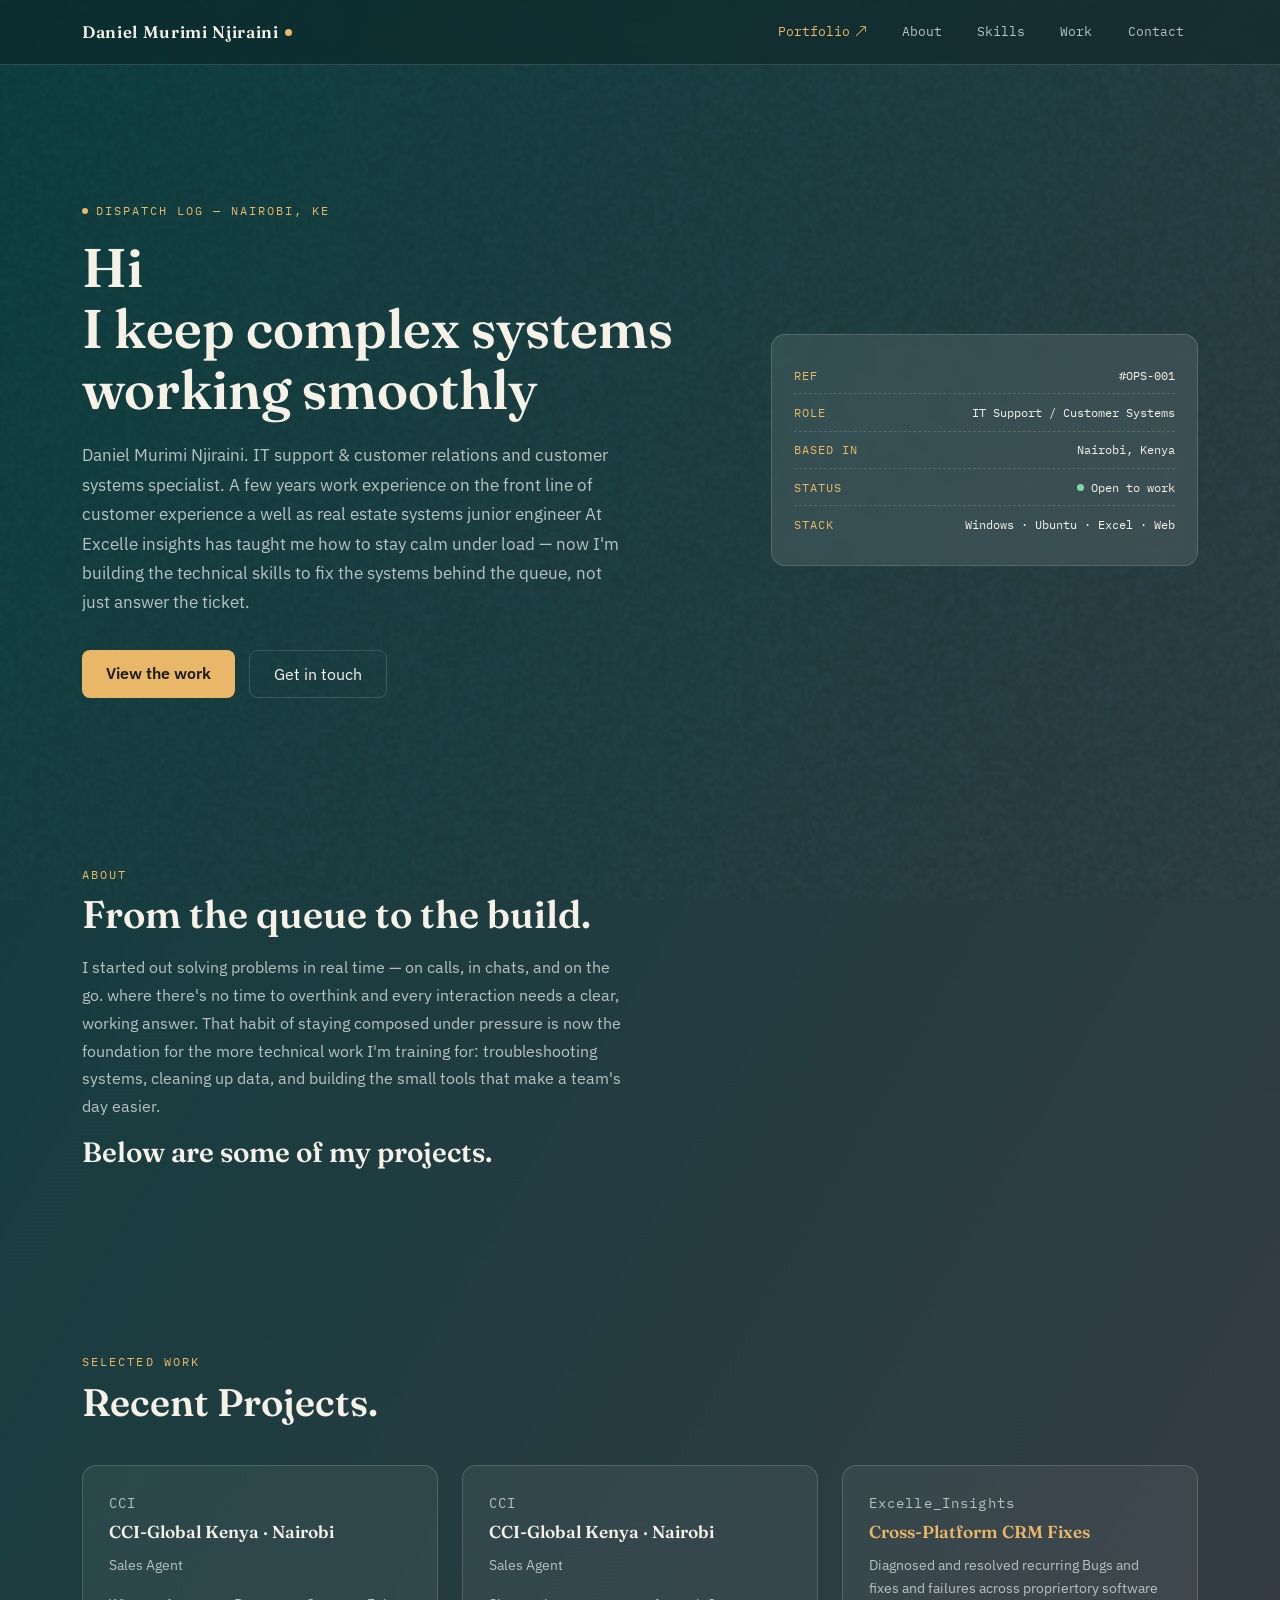
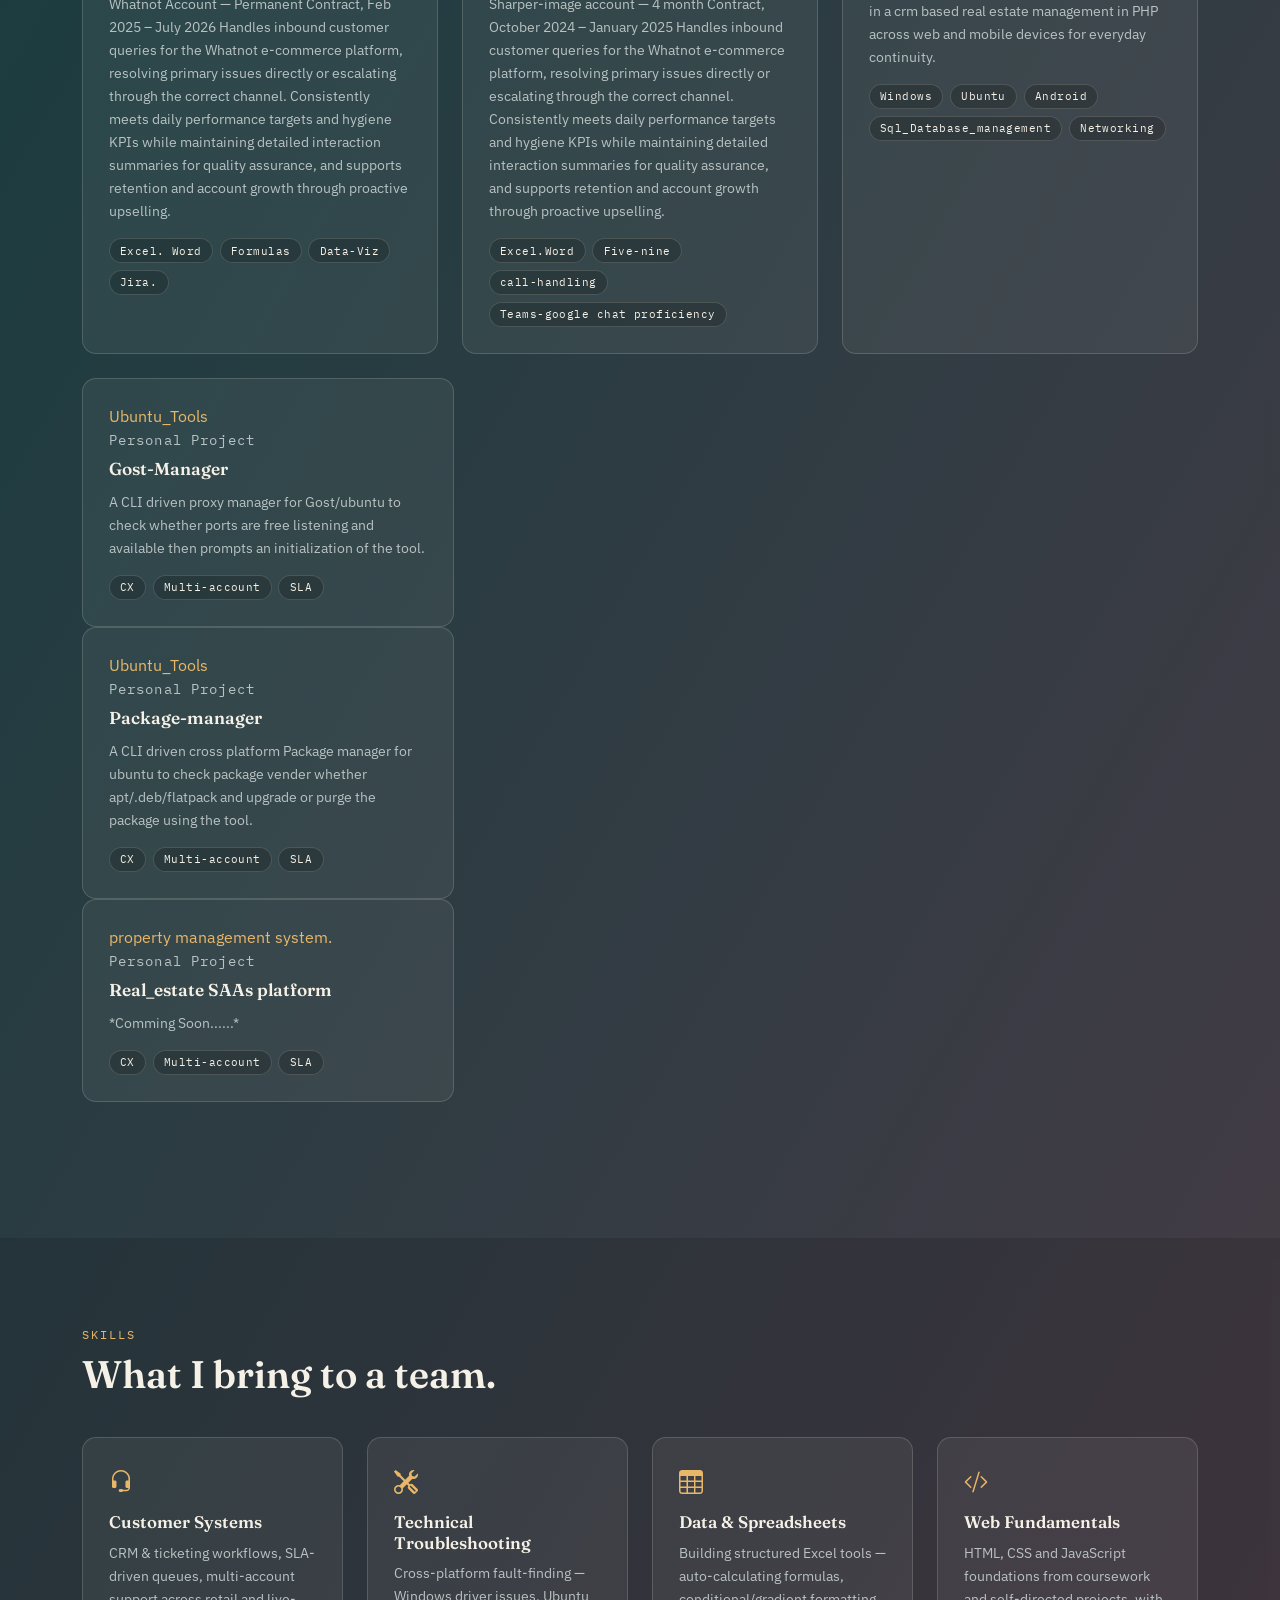
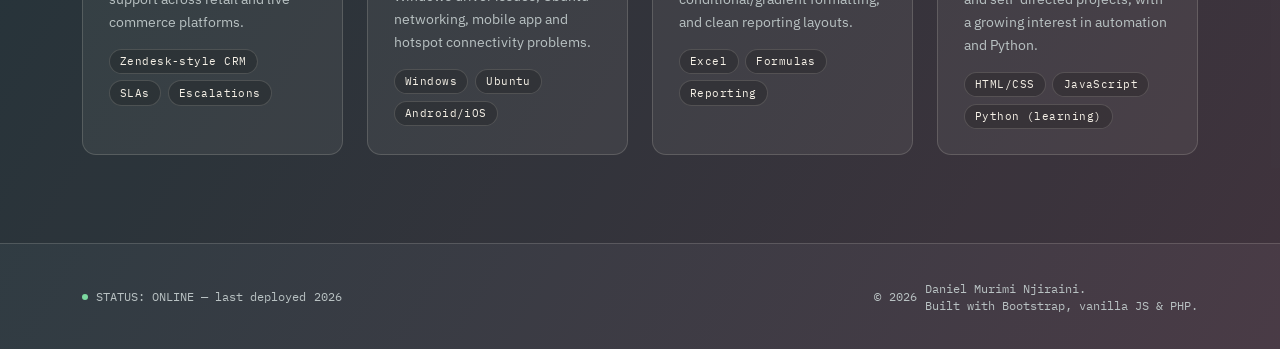
==== commit 3b3bc71a: "Fix contract dates and enhance CRM project link Updated contract dates and added a hyperlink for Cro" ====
--- a/index.html
+++ b/index.html
@@ -128,7 +128,7 @@
             <p class="work-ref">CCI</p>
             <h3>CCI-Global Kenya · Nairobi</h3>
             <P> Sales Agent</P>
-            <p> Sharper-image account — 4 month Contract, October 2025 – January 2026 Handles inbound customer queries for
+            <p> Sharper-image account — 4 month Contract, October 2024 – January 2025 Handles inbound customer queries for
           the Whatnot e-commerce platform, resolving primary issues directly or escalating through the
           correct channel. Consistently meets daily performance targets and hygiene KPIs while maintaining
           detailed interaction summaries for quality assurance, and supports retention and account growth
@@ -142,7 +142,7 @@
         <div class="col-md-6 col-lg-4 reveal">
           <article class="work-card">
             <p class="work-ref">Excelle_Insights</p>
-            <h3>Cross-Platform CRM Fixes</h3>
+            <h3><a href="https://excelleinsights.com/"target="_blank" rel="noopener">Cross-Platform CRM Fixes</h3>
             <p>Diagnosed and resolved recurring Bugs and fixes and failures across propriertory software in a crm based real estate management in PHP
              across web and mobile devices for everyday continuity.</p>
             <div class="tags"><span>Windows</span><span>Ubuntu</span><span>Android</span><span>Sql_Database_management</span><span>Networking</span></div>
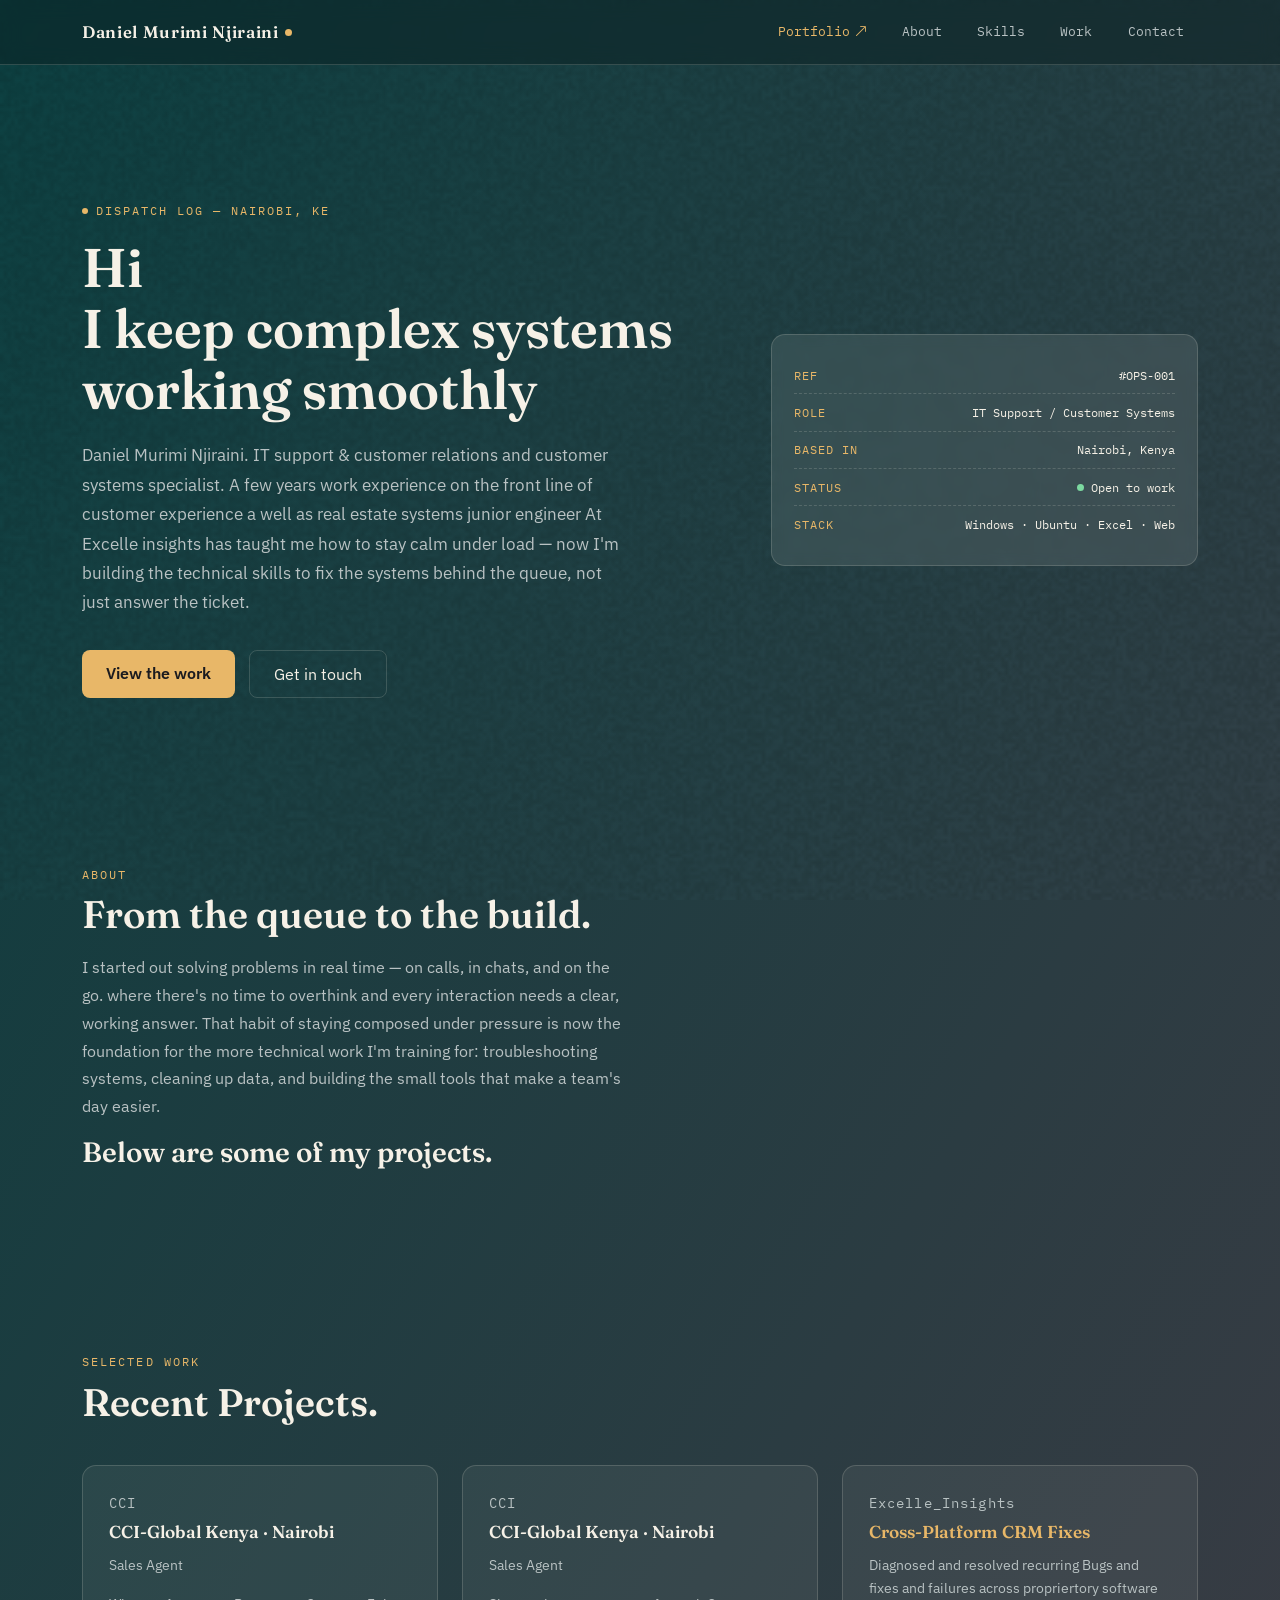
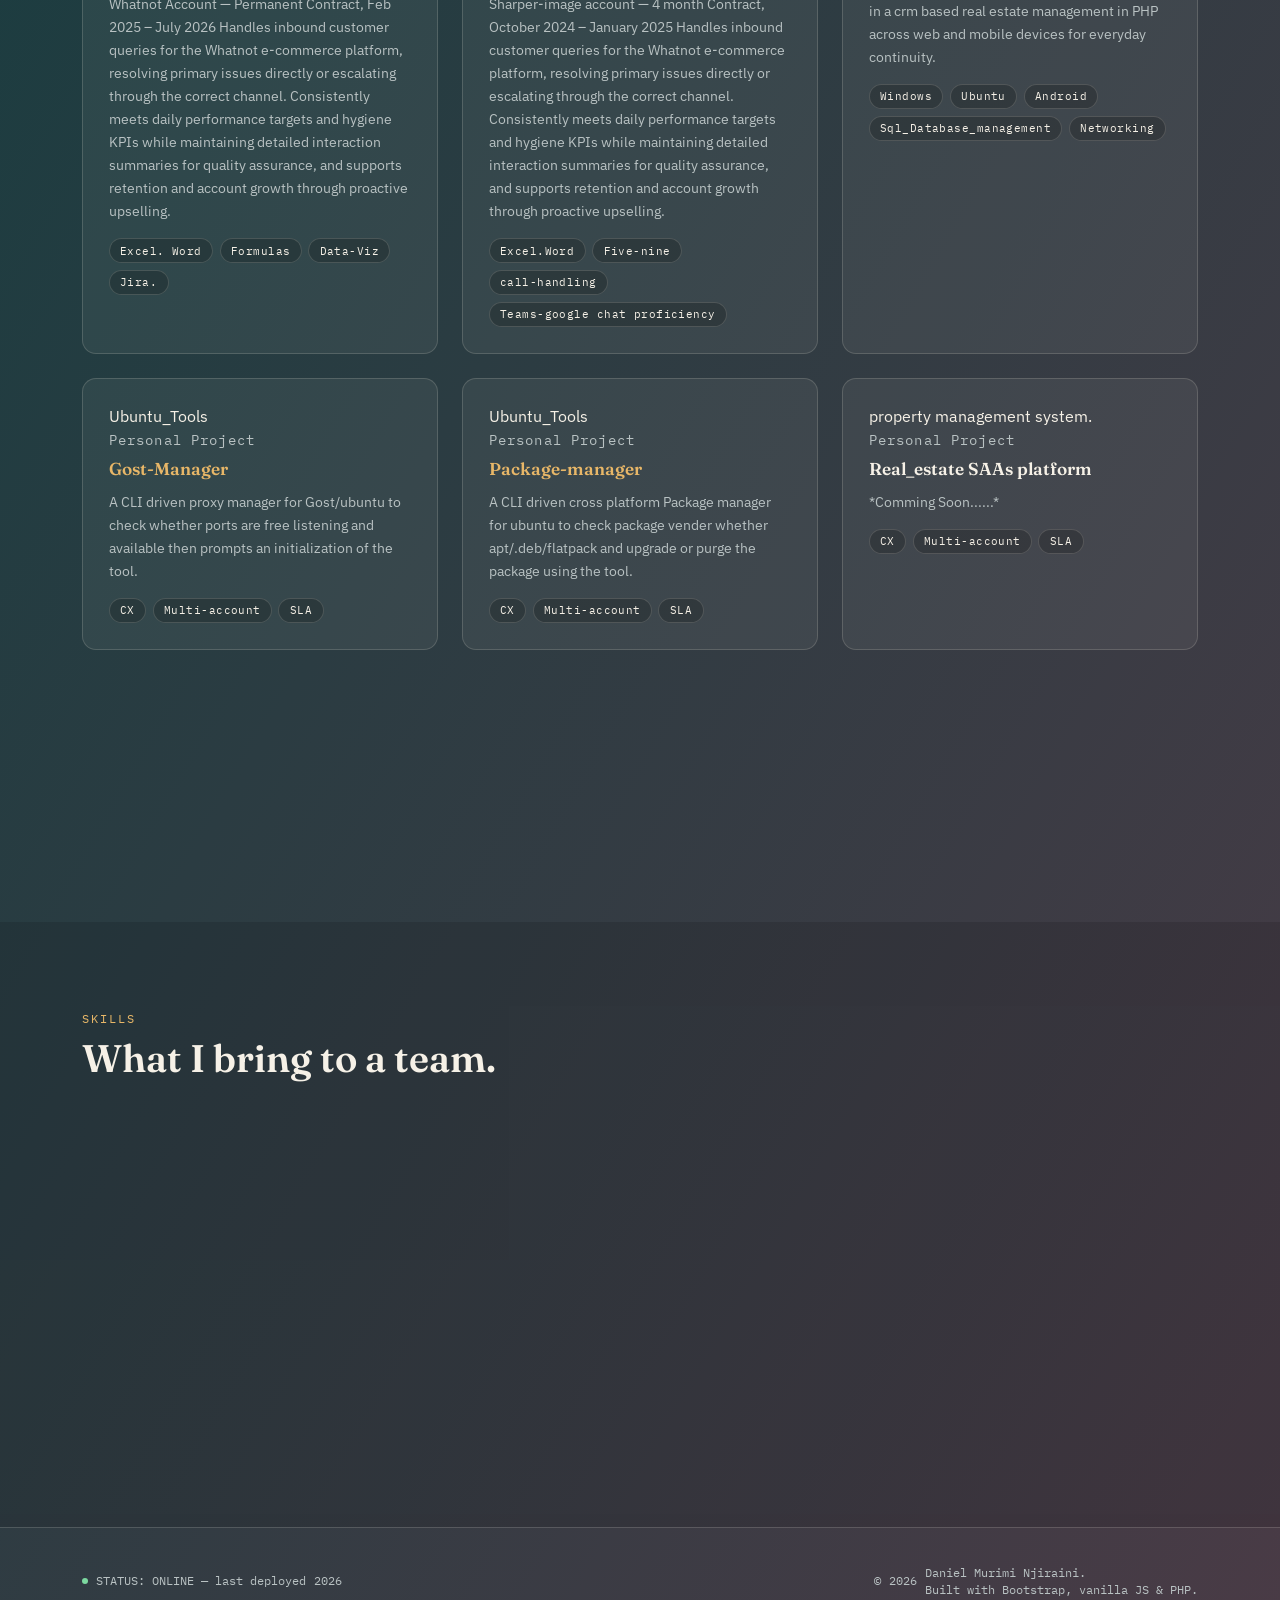
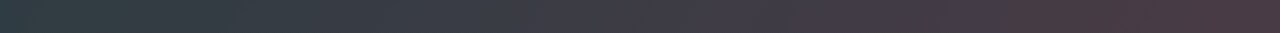
==== commit 263ad91f: "Fix links in work cards to use anchor tags Updated work-card links to include anchor tags for better" ====
--- a/index.html
+++ b/index.html
@@ -142,7 +142,7 @@
         <div class="col-md-6 col-lg-4 reveal">
           <article class="work-card">
             <p class="work-ref">Excelle_Insights</p>
-            <h3><a href="https://excelleinsights.com/"target="_blank" rel="noopener">Cross-Platform CRM Fixes</h3>
+            <h3><a href="https://excelleinsights.com/"target="_blank" rel="noopener">Cross-Platform CRM Fixes</a></h3>
             <p>Diagnosed and resolved recurring Bugs and fixes and failures across propriertory software in a crm based real estate management in PHP
              across web and mobile devices for everyday continuity.</p>
             <div class="tags"><span>Windows</span><span>Ubuntu</span><span>Android</span><span>Sql_Database_management</span><span>Networking</span></div>
@@ -153,7 +153,7 @@
         <div class="col-md-6 col-lg-4 reveal">
           <article class="work-card">Ubuntu_Tools
             <p class="work-ref">Personal Project</p>
-            <h3> Gost-Manager</h3>
+            <h3> <a href="" target="_blank" rel="noopener">Gost-Manager</a></h3>
             <p>
               A CLI driven proxy manager for Gost/ubuntu to check whether ports are free listening and available then prompts an initialization of the tool.   
             </p>
@@ -164,7 +164,7 @@
         <div class="col-md-6 col-lg-4 reveal">
           <article class="work-card">Ubuntu_Tools
             <p class="work-ref">Personal Project</p>
-            <h3> Package-manager</h3>
+            <h3> <a href="" target="_blank" rel="noopener">Package-manager</a></h3>
             <p>
               A CLI driven cross platform Package manager for ubuntu to check package vender whether apt/.deb/flatpack and upgrade or purge the package using the tool.   
             </p>
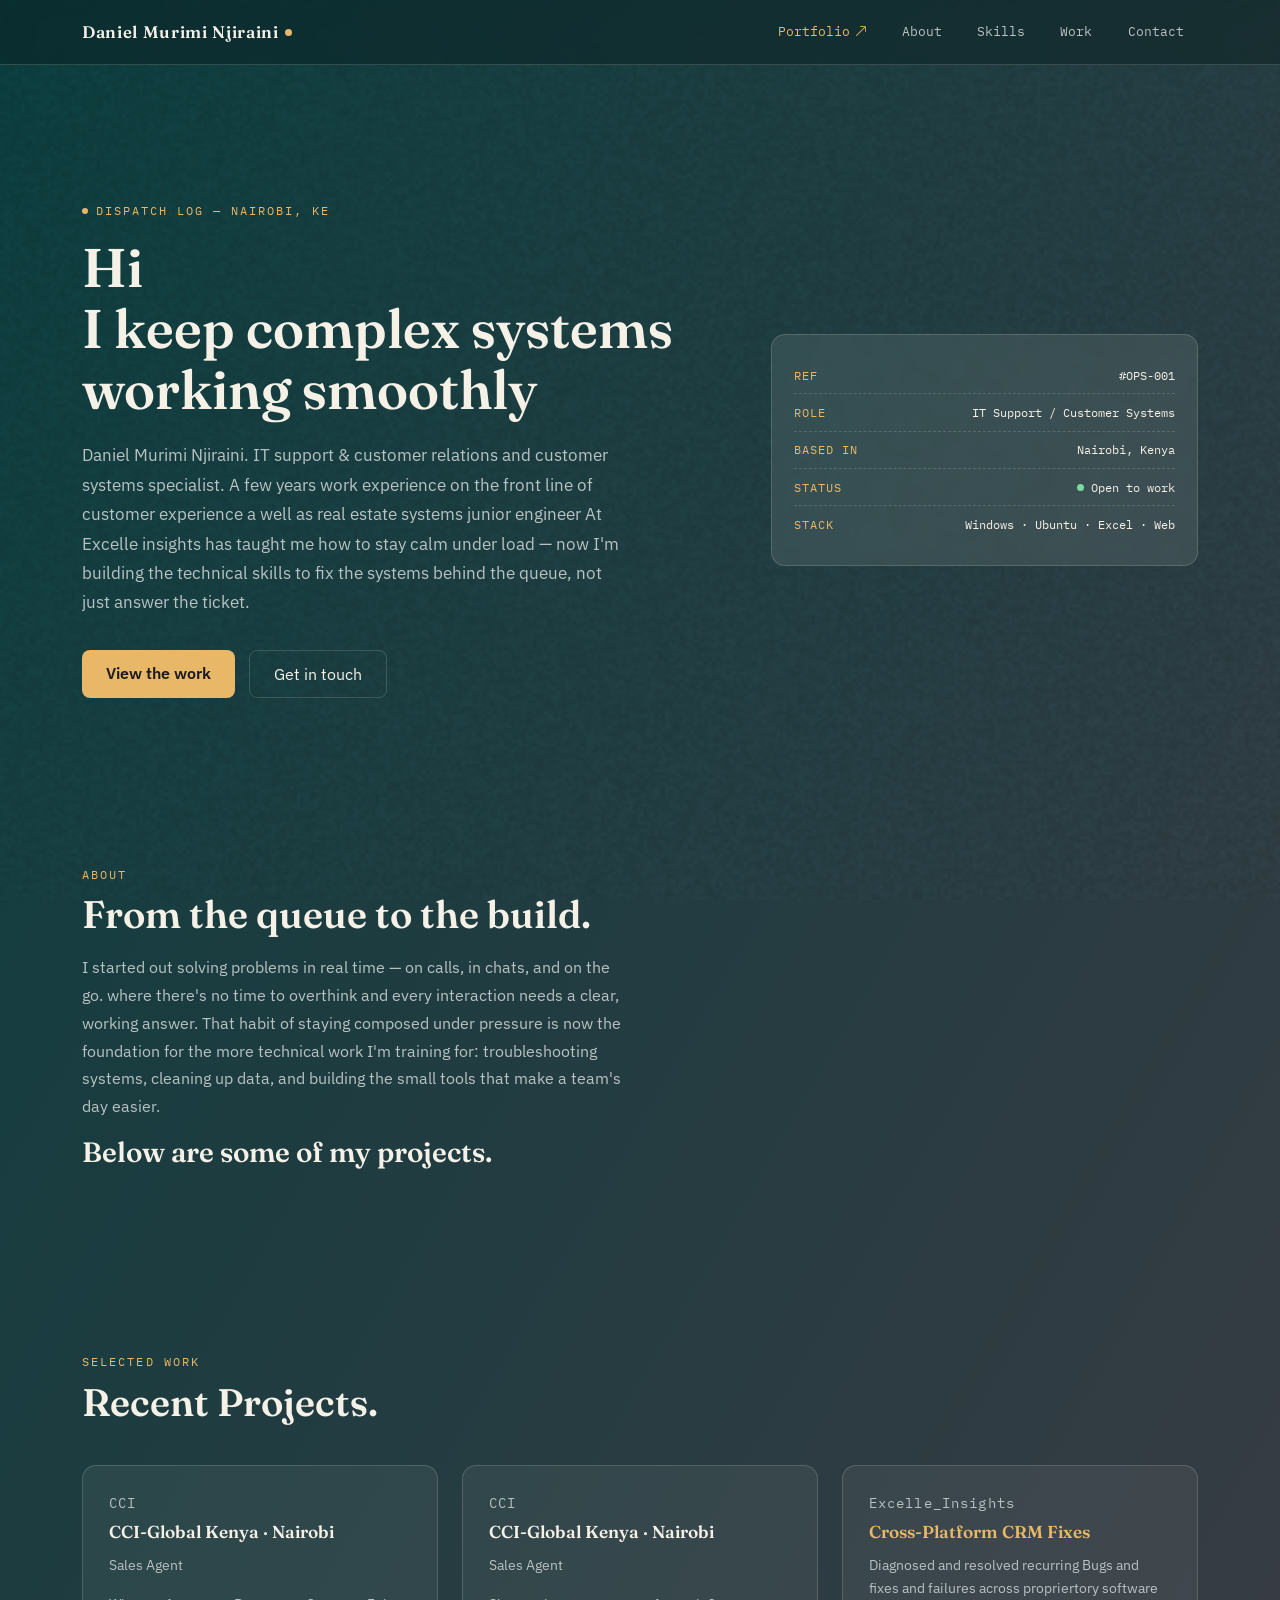
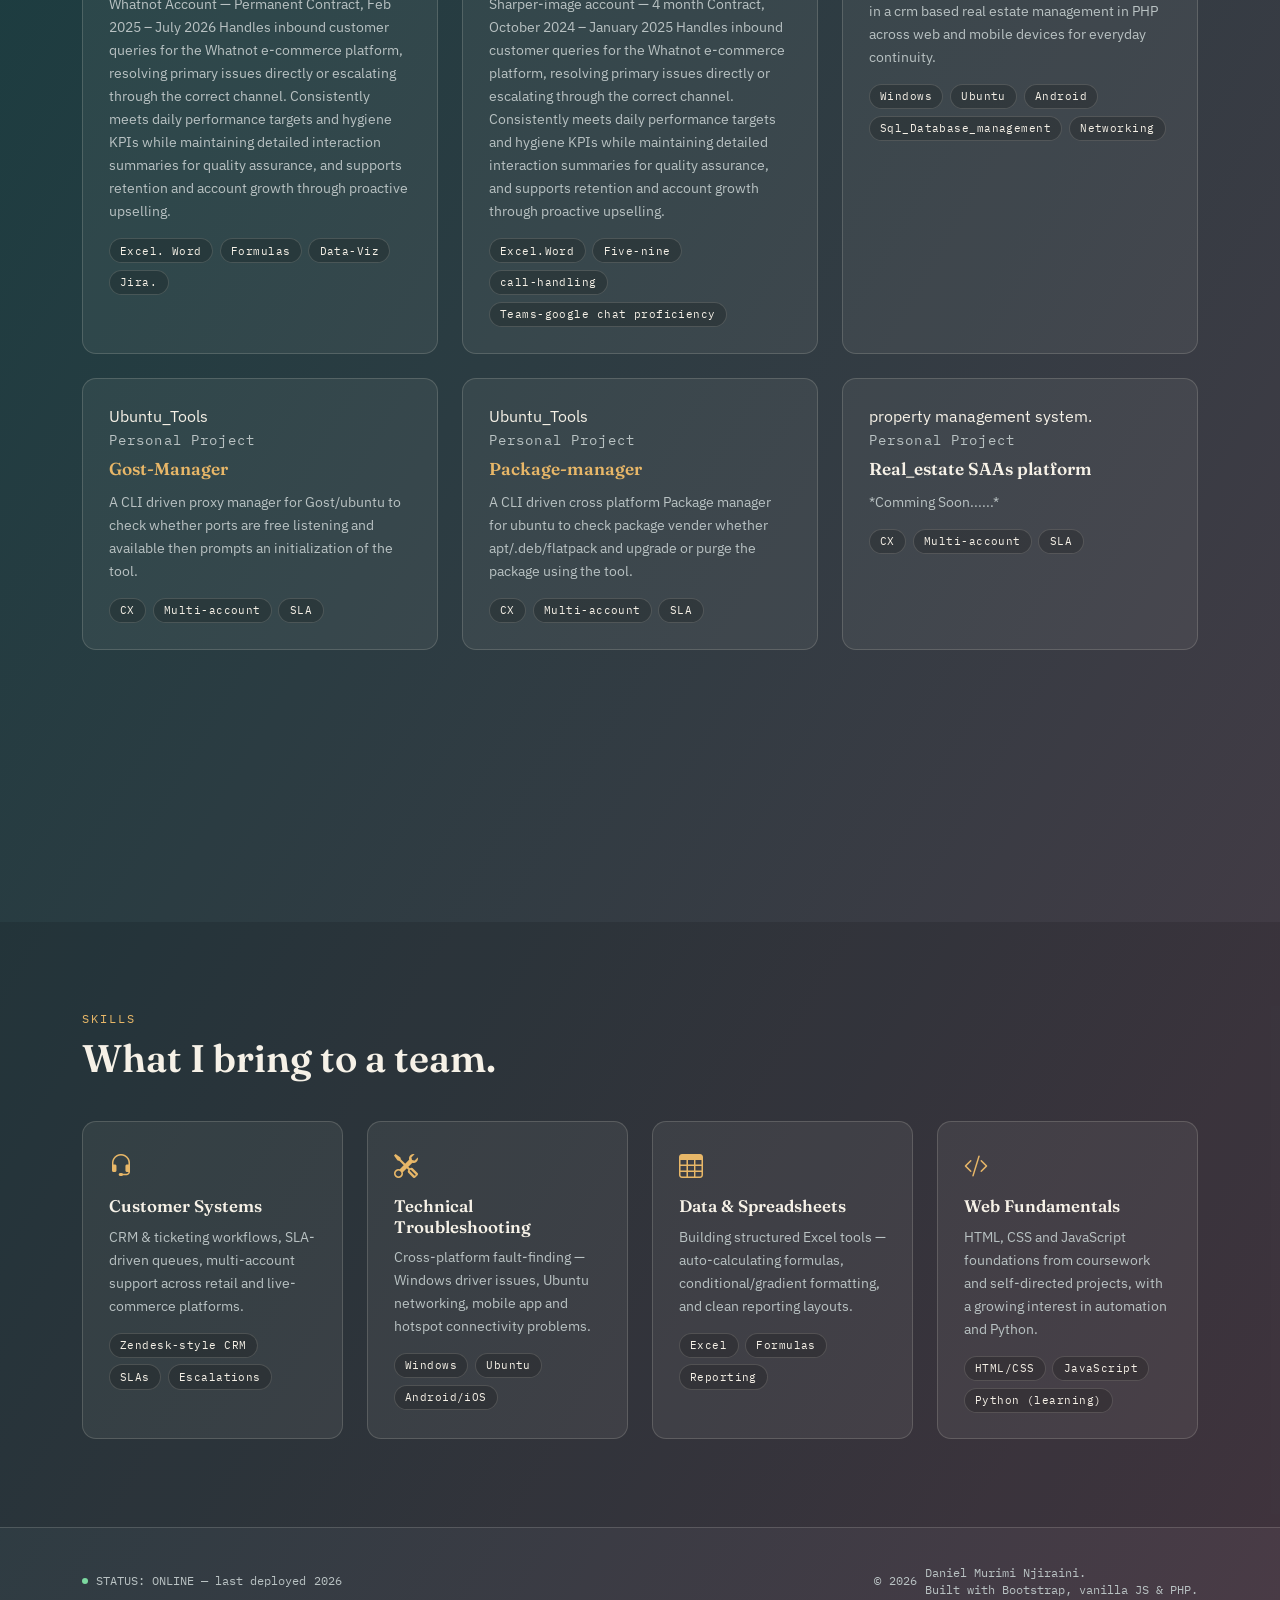
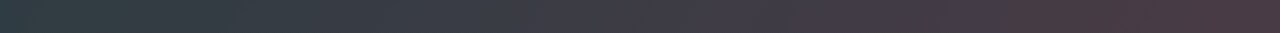
==== commit 661bee97: "Update project links in index.html" ====
--- a/index.html
+++ b/index.html
@@ -153,7 +153,7 @@
         <div class="col-md-6 col-lg-4 reveal">
           <article class="work-card">Ubuntu_Tools
             <p class="work-ref">Personal Project</p>
-            <h3> <a href="" target="_blank" rel="noopener">Gost-Manager</a></h3>
+            <h3> <a href="https://github.com/primalsonics/Ubuntu-Gost-manager-.git" target="_blank" rel="noopener">Gost-Manager</a></h3>
             <p>
               A CLI driven proxy manager for Gost/ubuntu to check whether ports are free listening and available then prompts an initialization of the tool.   
             </p>
@@ -164,7 +164,7 @@
         <div class="col-md-6 col-lg-4 reveal">
           <article class="work-card">Ubuntu_Tools
             <p class="work-ref">Personal Project</p>
-            <h3> <a href="" target="_blank" rel="noopener">Package-manager</a></h3>
+            <h3> <a href="https://github.com/primalsonics/Ubuntu-pkg-manager.git" target="_blank" rel="noopener">Package-manager</a></h3>
             <p>
               A CLI driven cross platform Package manager for ubuntu to check package vender whether apt/.deb/flatpack and upgrade or purge the package using the tool.   
             </p>
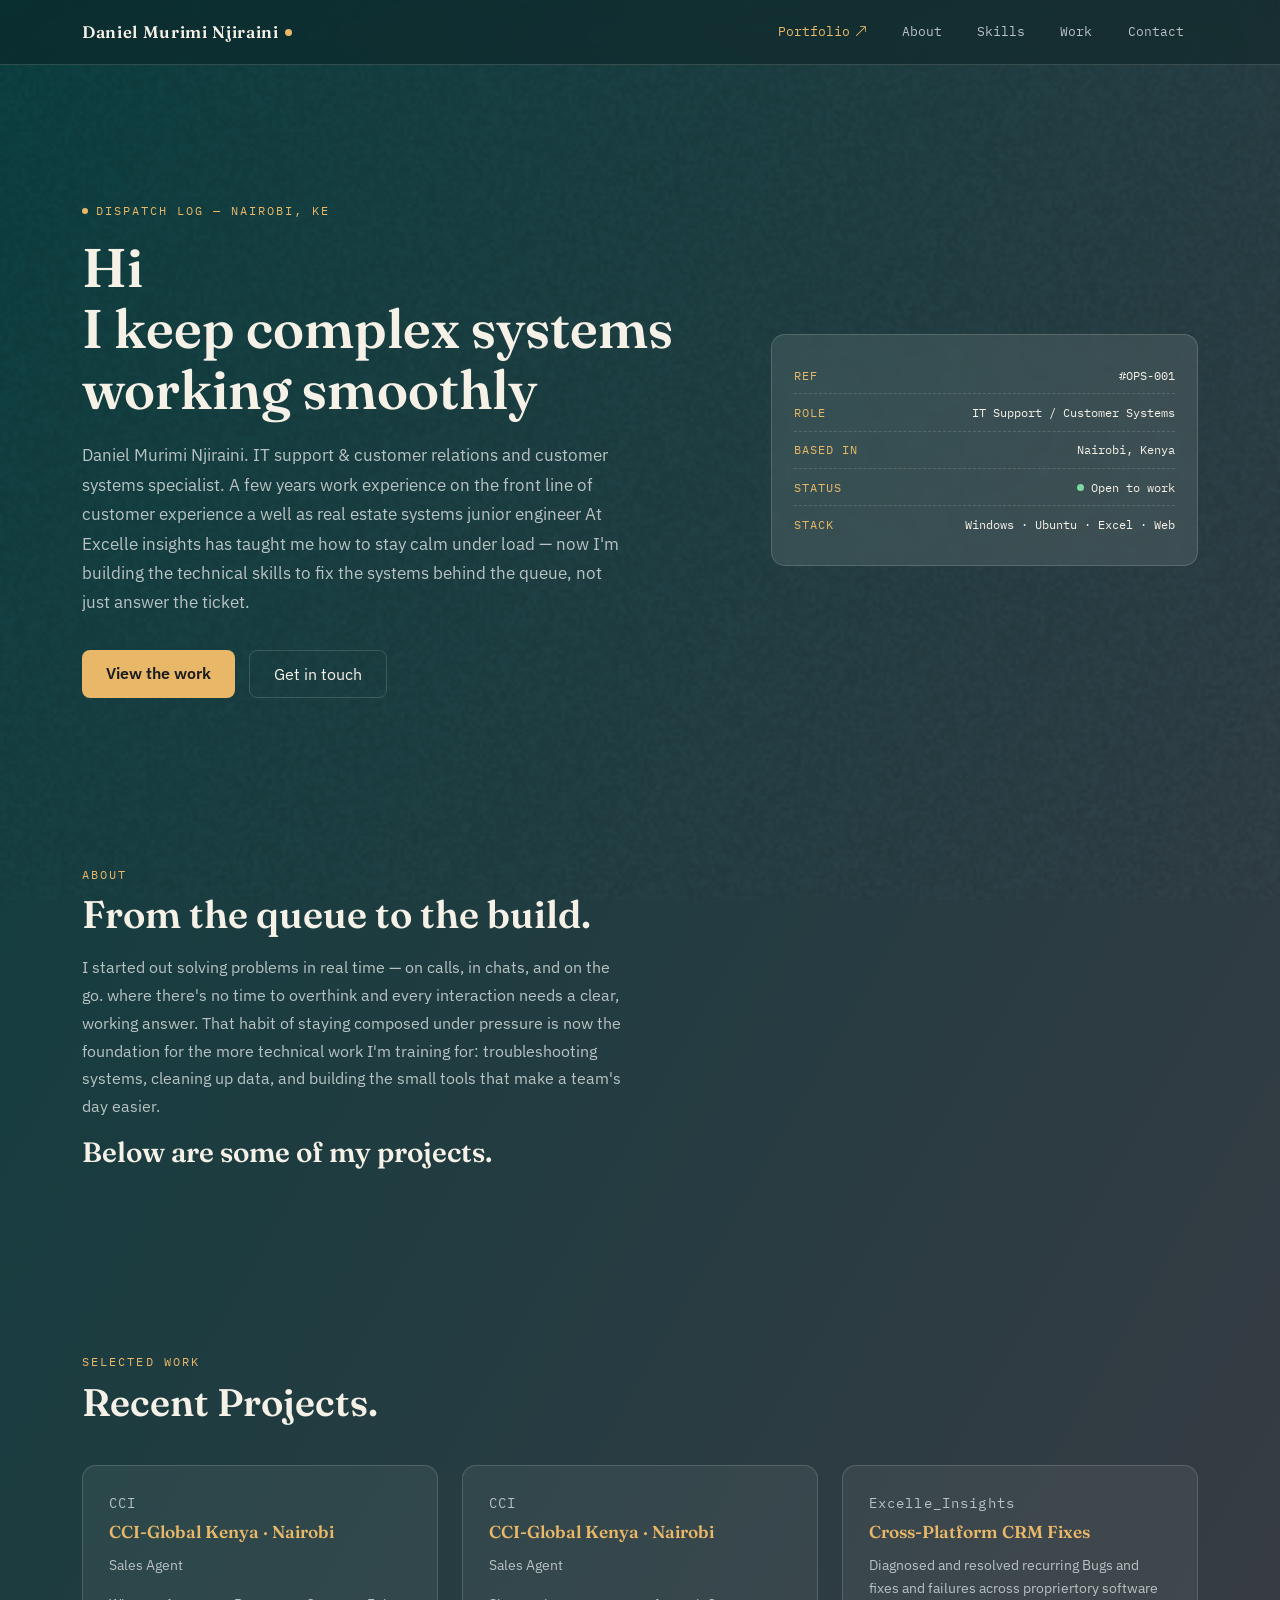
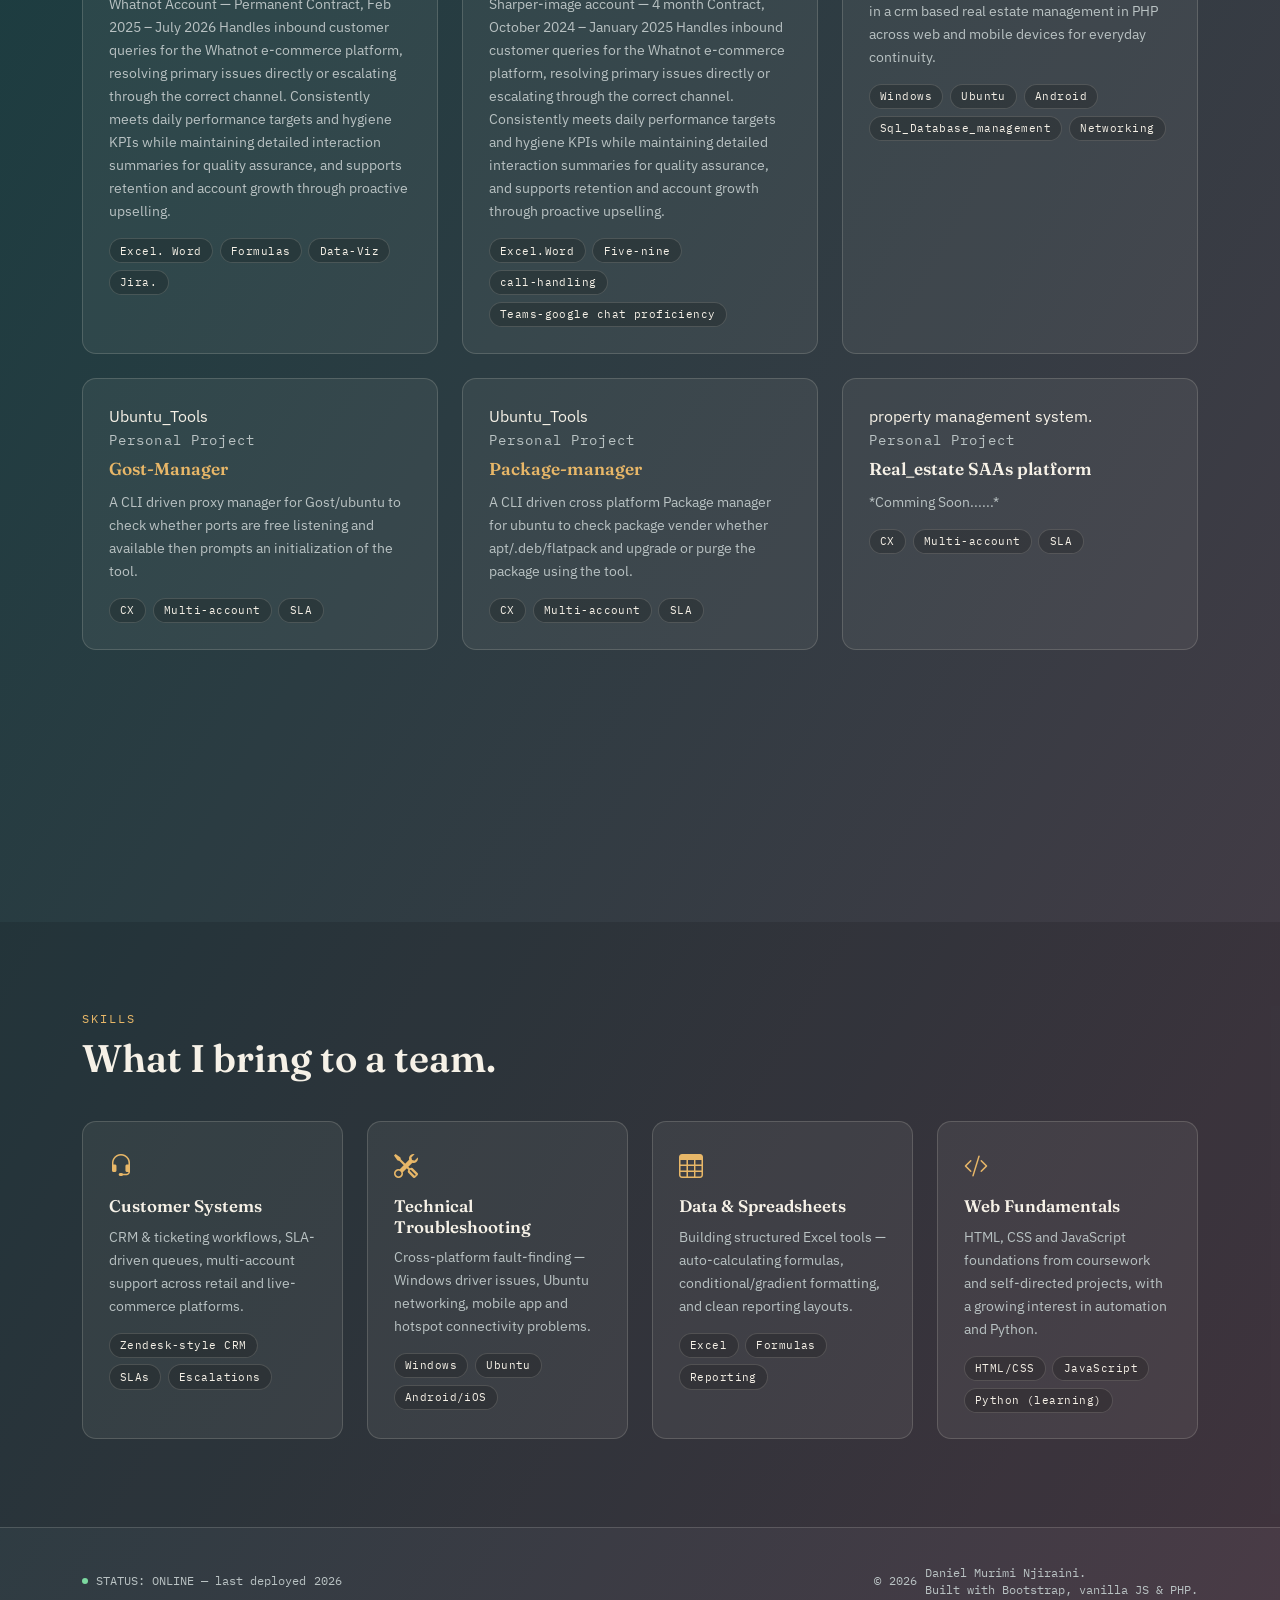
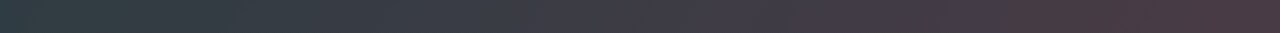
==== commit c50536da: "Update job titles to include hyperlinks" ====
--- a/index.html
+++ b/index.html
@@ -111,7 +111,7 @@
         <div class="col-md-6 col-lg-4 reveal">
           <article class="work-card">
             <p class="work-ref">CCI</p>
-            <h3>CCI-Global Kenya · Nairobi</h3>
+            <h3> <a href="https://cciglobal.com/" target="_blank" rel="noopener">CCI-Global Kenya · Nairobi </a></h3>
             <P> Sales Agent</P>
             <p> Whatnot Account — Permanent Contract, Feb 2025 – July 2026 Handles inbound customer queries for
           the Whatnot e-commerce platform, resolving primary issues directly or escalating through the
@@ -126,7 +126,7 @@
         <div class="col-md-6 col-lg-4 reveal">
           <article class="work-card">
             <p class="work-ref">CCI</p>
-            <h3>CCI-Global Kenya · Nairobi</h3>
+            <h3> <a href="https://cciglobal.com/" target="_blank" rel="noopener">CCI-Global Kenya · Nairobi </a></h3>
             <P> Sales Agent</P>
             <p> Sharper-image account — 4 month Contract, October 2024 – January 2025 Handles inbound customer queries for
           the Whatnot e-commerce platform, resolving primary issues directly or escalating through the
